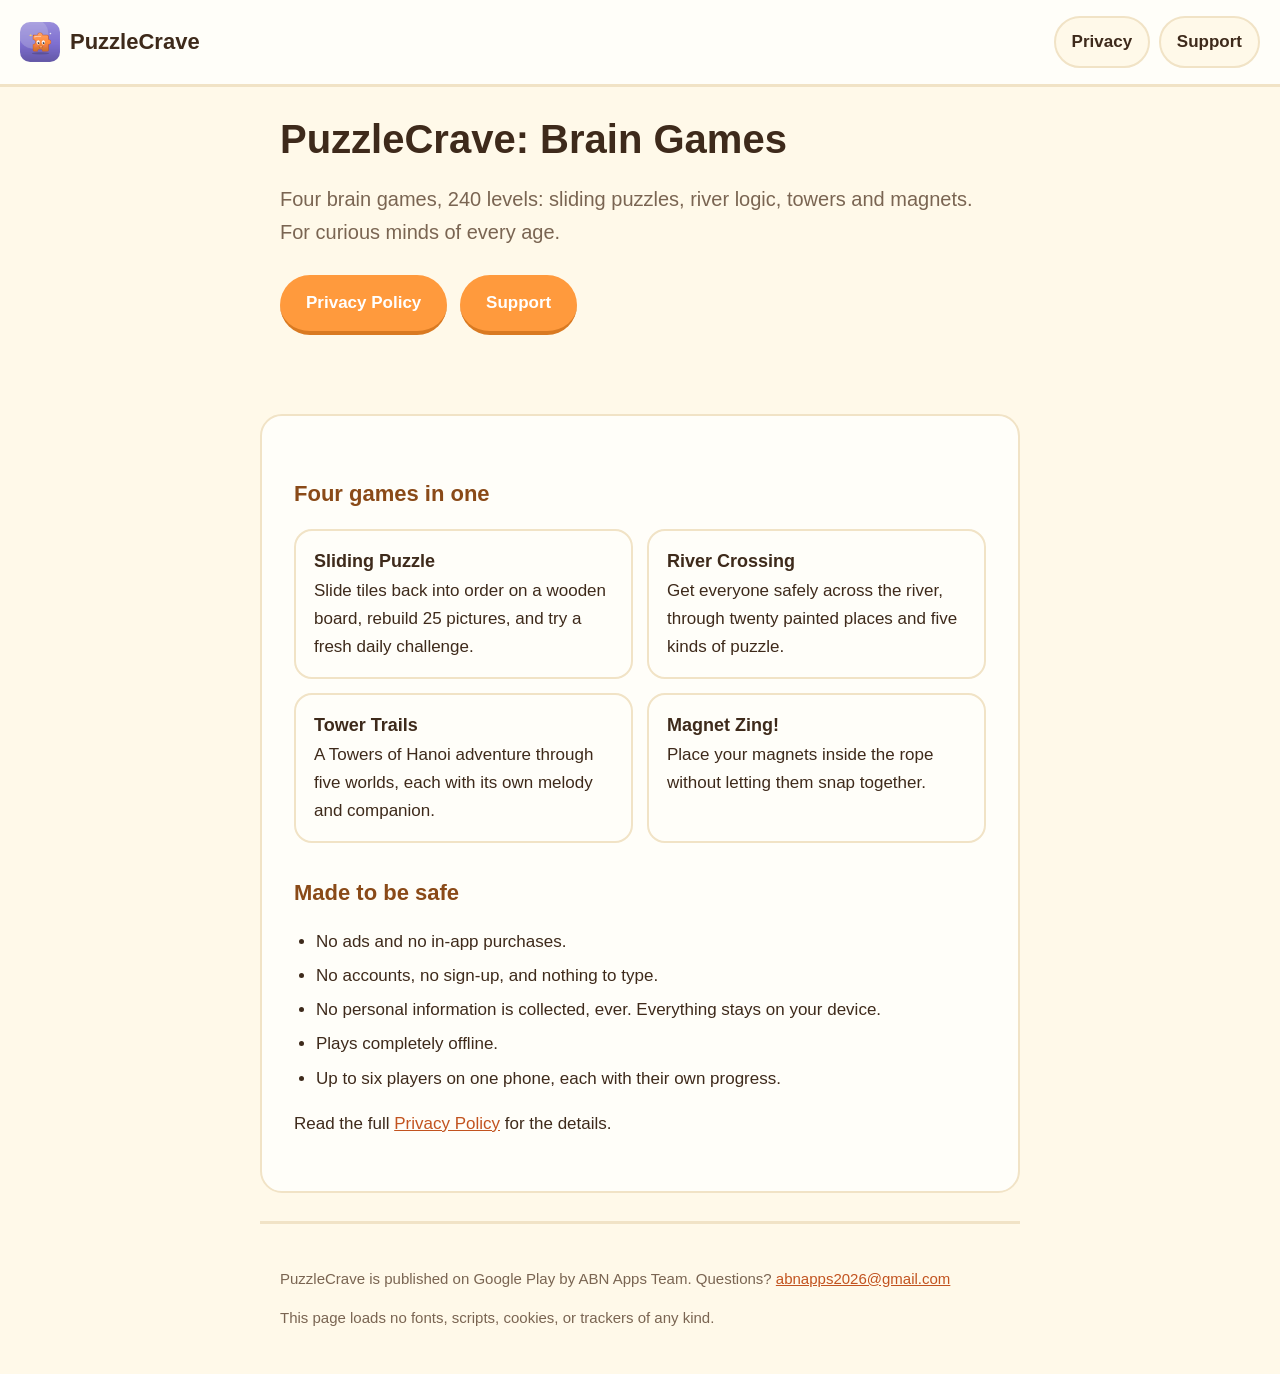
==== index.html @ 345dca48 "Publish the website with the privacy policy Google Play needs Google Play requires the privacy polic" ====
<!DOCTYPE html>
<html lang="en">
<head>
<meta charset="utf-8">
<meta name="viewport" content="width=device-width, initial-scale=1">
<title>PuzzleCrave: Brain Games</title>
<meta name="description" content="Four brain games, 240 levels: sliding puzzles, river logic, towers and magnets. No ads, no in-app purchases, plays offline.">
<link rel="icon" href="assets/icon.png">
<link rel="stylesheet" href="assets/site.css">
</head>
<body>
<header class="bar">
  <a class="brand" href="index.html"><img src="assets/icon.png" alt="" width="40" height="40"> PuzzleCrave</a>
  <nav><a href="privacy.html">Privacy</a> <a href="support.html">Support</a></nav>
</header>

<main>
  <section class="hero">
    <h1>PuzzleCrave: Brain Games</h1>
    <p class="lede">Four brain games, 240 levels: sliding puzzles, river logic, towers and magnets. For curious minds of every age.</p>
    <p>
      <a class="button" href="privacy.html">Privacy Policy</a>
      <a class="button" href="support.html">Support</a>
    </p>
  </section>

  <section class="sheet">
    <h2>Four games in one</h2>
    <ul class="games">
      <li><strong>Sliding Puzzle</strong> Slide tiles back into order on a wooden board, rebuild 25 pictures, and try a fresh daily challenge.</li>
      <li><strong>River Crossing</strong> Get everyone safely across the river, through twenty painted places and five kinds of puzzle.</li>
      <li><strong>Tower Trails</strong> A Towers of Hanoi adventure through five worlds, each with its own melody and companion.</li>
      <li><strong>Magnet Zing!</strong> Place your magnets inside the rope without letting them snap together.</li>
    </ul>

    <h2>Made to be safe</h2>
    <ul>
      <li>No ads and no in-app purchases.</li>
      <li>No accounts, no sign-up, and nothing to type.</li>
      <li>No personal information is collected, ever. Everything stays on your device.</li>
      <li>Plays completely offline.</li>
      <li>Up to six players on one phone, each with their own progress.</li>
    </ul>
    <p>Read the full <a href="privacy.html">Privacy Policy</a> for the details.</p>
  </section>
</main>

<footer class="foot">
  <p>PuzzleCrave is published on Google Play by ABN Apps Team. Questions? <a href="mailto:abnapps2026@gmail.com">abnapps2026@gmail.com</a></p>
  <p class="quiet">This page loads no fonts, scripts, cookies, or trackers of any kind.</p>
</footer>
</body>
</html>
---- assets/site.css ----
/* PuzzleCrave site. No web fonts and no scripts, so the pages load nothing from anywhere else. */

:root {
  --cream: #FFF9E9;
  --card: #FFFEF9;
  --ink: #3E2A1B;
  --quiet: #7A6552;
  --orange: #FF9A3D;
  --coral: #FF7A4A;
  --purple: #8B5FD6;
  --sky: #BFE3F2;
  --edge: #F1E3C6;
}

* { box-sizing: border-box; }

body {
  margin: 0;
  background: var(--cream);
  color: var(--ink);
  font-family: "Segoe UI", Roboto, "Helvetica Neue", Arial, sans-serif;
  font-size: 17px;
  line-height: 1.65;
}

a { color: #C2531F; }
a:hover { color: var(--coral); }

.bar {
  display: flex;
  flex-wrap: wrap;
  gap: 12px;
  align-items: center;
  justify-content: space-between;
  padding: 16px 20px;
  background: var(--card);
  border-bottom: 3px solid var(--edge);
}

.brand {
  display: flex;
  align-items: center;
  gap: 10px;
  font-size: 22px;
  font-weight: 700;
  color: var(--ink);
  text-decoration: none;
}

.brand img { border-radius: 10px; }

.bar nav a {
  display: inline-block;
  padding: 10px 16px;
  margin-left: 4px;
  border-radius: 999px;
  text-decoration: none;
  font-weight: 600;
  background: var(--cream);
  border: 2px solid var(--edge);
  color: var(--ink);
}

.bar nav a:hover { background: var(--sky); }

.sheet, .hero, .foot {
  max-width: 760px;
  margin: 0 auto;
  padding: 28px 20px;
}

.sheet {
  background: var(--card);
  border: 2px solid var(--edge);
  border-radius: 22px;
  margin: 28px auto;
  padding: 28px 32px 36px;
}

h1 {
  font-size: 34px;
  line-height: 1.2;
  margin: 0 0 6px;
}

h2 {
  font-size: 22px;
  margin: 32px 0 8px;
  color: #8A4A18;
}

.hero h1 { font-size: 40px; }

.lede { font-size: 20px; color: var(--quiet); }

ul { padding-left: 22px; }
li { margin: 6px 0; }

.games {
  list-style: none;
  padding: 0;
  display: grid;
  gap: 14px;
  grid-template-columns: repeat(auto-fit, minmax(240px, 1fr));
}

.games li {
  background: var(--card);
  border: 2px solid var(--edge);
  border-radius: 18px;
  padding: 16px 18px;
  margin: 0;
}

.games strong { display: block; font-size: 18px; }

.button {
  display: inline-block;
  padding: 14px 26px;
  margin: 6px 8px 6px 0;
  border-radius: 999px;
  background: var(--orange);
  color: #fff;
  font-weight: 700;
  text-decoration: none;
  border-bottom: 4px solid #D97A22;
}

.button:hover { background: var(--coral); color: #fff; }

.foot {
  border-top: 3px solid var(--edge);
  color: var(--quiet);
  font-size: 15px;
}

.quiet { color: var(--quiet); font-size: 15px; }

@media (max-width: 600px) {
  .sheet { padding: 20px; border-radius: 16px; margin: 16px; }
  h1 { font-size: 28px; }
  .hero h1 { font-size: 32px; }
}
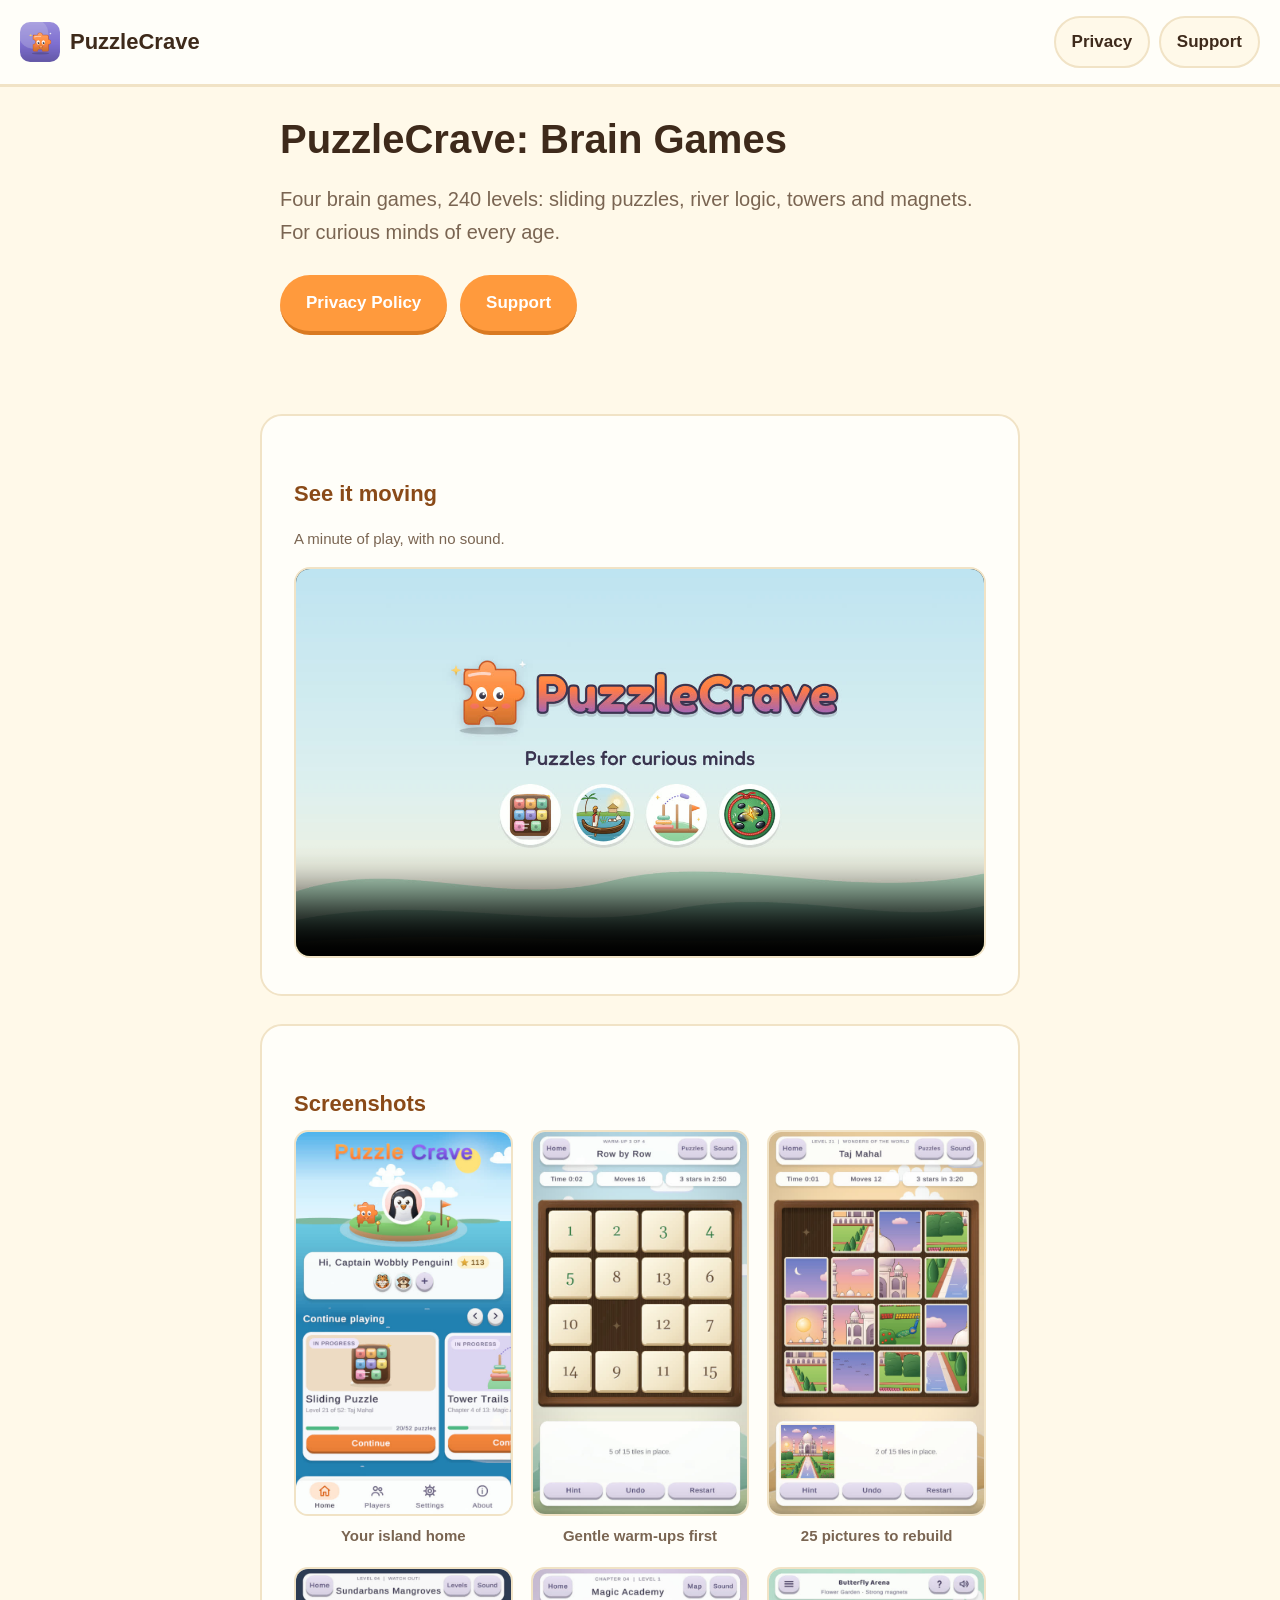
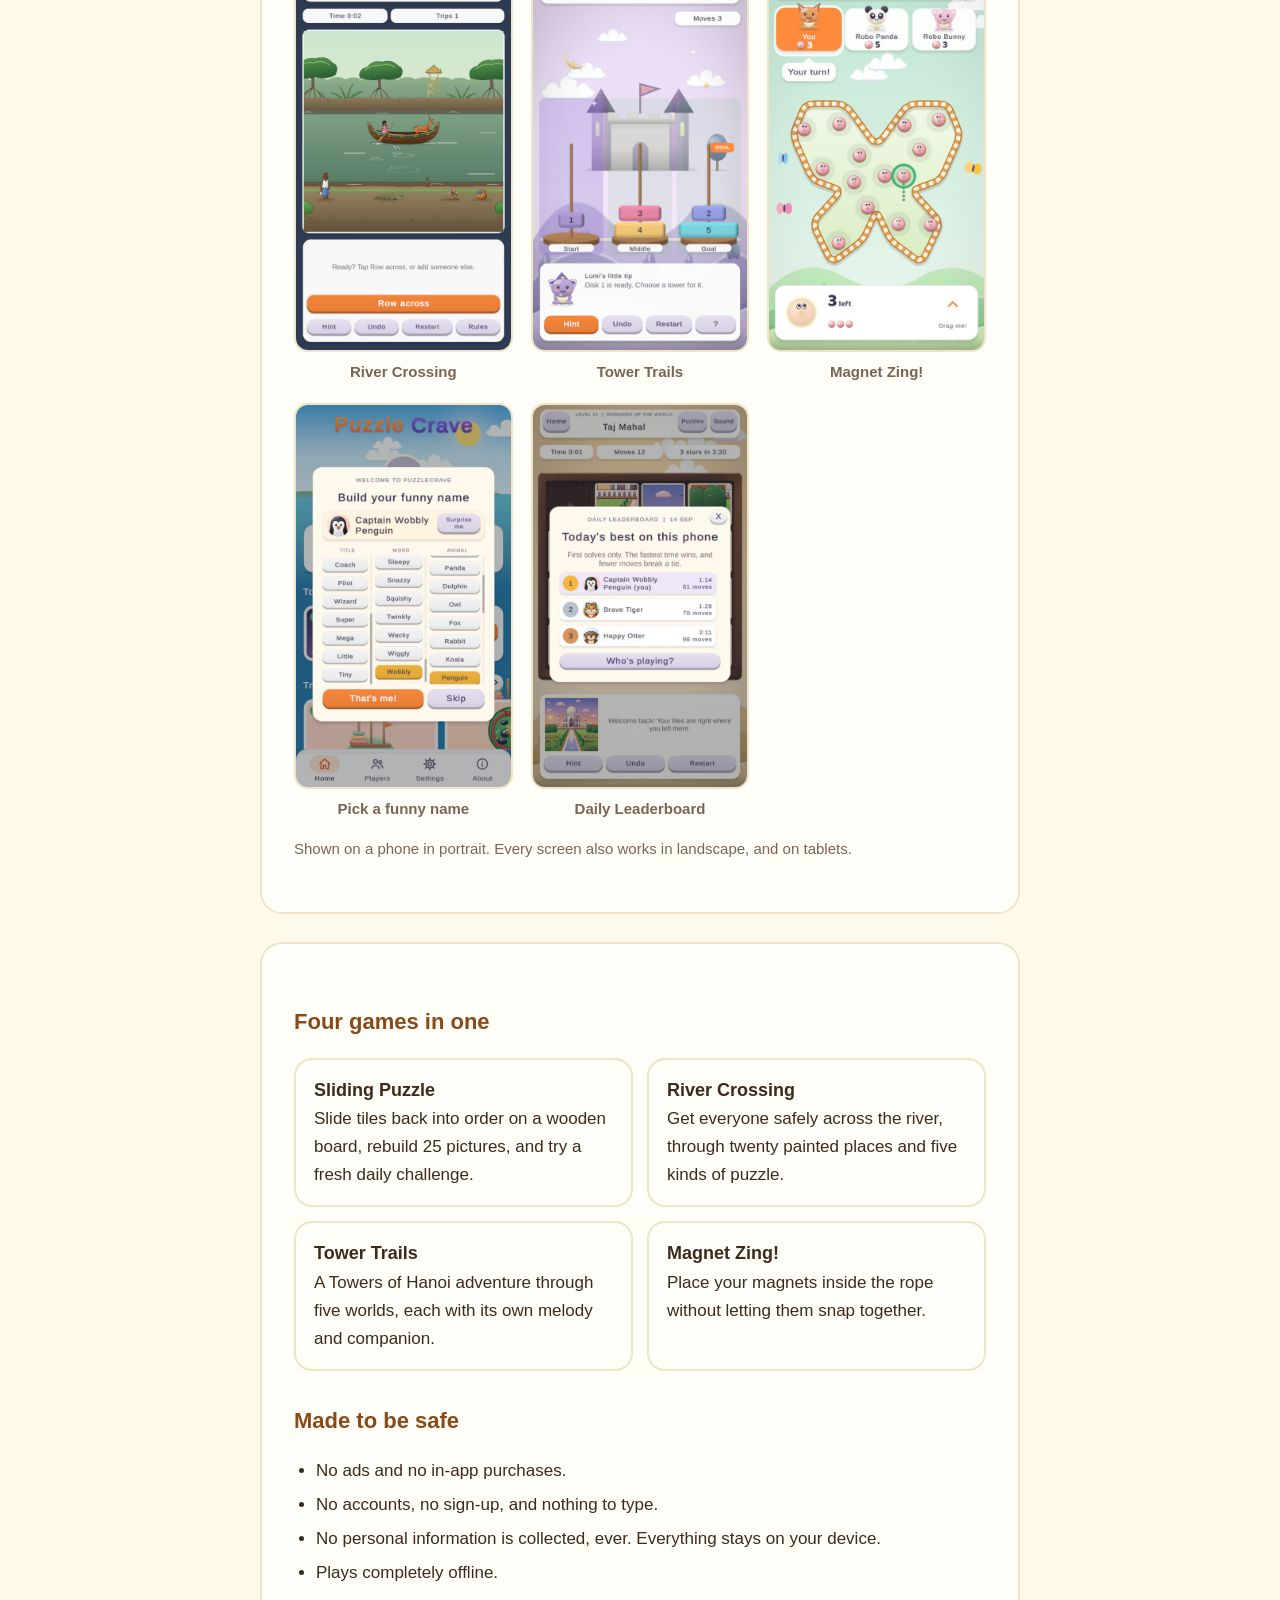
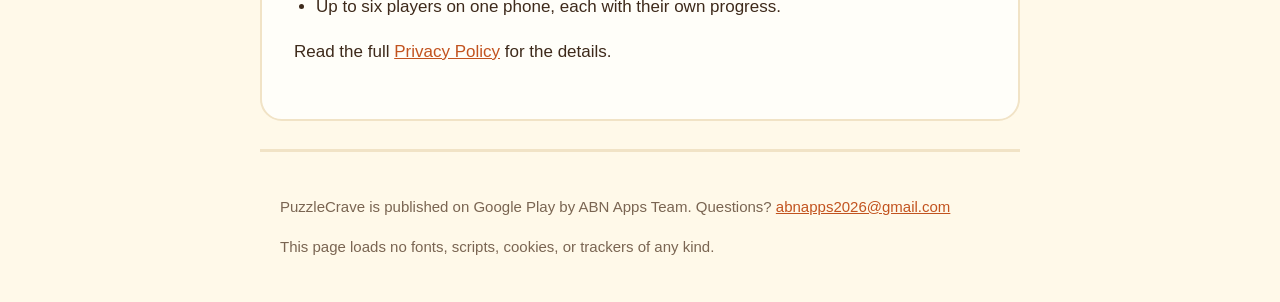
==== commit 5f4f579d: "Show the game on the landing page with screenshots and the promo video The site described the game i" ====
--- a/index.html
+++ b/index.html
@@ -22,6 +22,30 @@
       <a class="button" href="privacy.html">Privacy Policy</a>
       <a class="button" href="support.html">Support</a>
     </p>
+  </section>
+
+  <section class="sheet">
+    <h2>See it moving</h2>
+    <p class="quiet">A minute of play, with no sound.</p>
+    <video class="promo" controls preload="none" poster="assets/video/promo-poster.jpg" width="1280" height="720">
+      <source src="assets/video/promo.mp4" type="video/mp4">
+      Your browser cannot play this video. <a href="assets/video/promo.mp4">Download it instead.</a>
+    </video>
+  </section>
+
+  <section class="sheet">
+    <h2>Screenshots</h2>
+    <ul class="shots">
+      <li><img src="assets/shots/01-home.jpg" width="540" height="960" loading="lazy" alt="The home screen: an island world with rows of game tiles over the sea."><span>Your island home</span></li>
+      <li><img src="assets/shots/02-sliding-warmup.jpg" width="540" height="960" loading="lazy" alt="A numbered Sliding Puzzle warm-up on a wooden board."><span>Gentle warm-ups first</span></li>
+      <li><img src="assets/shots/03-sliding-picture.jpg" width="540" height="960" loading="lazy" alt="A picture sliding puzzle being rebuilt tile by tile."><span>25 pictures to rebuild</span></li>
+      <li><img src="assets/shots/04-river-crossing.jpg" width="540" height="960" loading="lazy" alt="River Crossing: characters waiting on the bank beside a boat."><span>River Crossing</span></li>
+      <li><img src="assets/shots/05-tower-trails.jpg" width="540" height="960" loading="lazy" alt="Tower Trails: a tower of coloured disks with a companion watching."><span>Tower Trails</span></li>
+      <li><img src="assets/shots/06-magnet-zing.jpg" width="540" height="960" loading="lazy" alt="Magnet Zing!: magnets with faces placed inside a candy-striped rope."><span>Magnet Zing!</span></li>
+      <li><img src="assets/shots/07-name-builder.jpg" width="540" height="960" loading="lazy" alt="The name builder, choosing a funny name from word lists."><span>Pick a funny name</span></li>
+      <li><img src="assets/shots/08-leaderboard.jpg" width="540" height="960" loading="lazy" alt="The Daily Leaderboard listing today's solves by the players on this phone."><span>Daily Leaderboard</span></li>
+    </ul>
+    <p class="quiet">Shown on a phone in portrait. Every screen also works in landscape, and on tablets.</p>
   </section>
 
   <section class="sheet">
--- a/assets/site.css
+++ b/assets/site.css
@@ -141,3 +141,45 @@
   h1 { font-size: 28px; }
   .hero h1 { font-size: 32px; }
 }
+
+/* Promo video and screenshot strip */
+
+.promo {
+  display: block;
+  width: 100%;
+  height: auto;
+  border-radius: 16px;
+  border: 2px solid var(--edge);
+  background: #000;
+}
+
+.shots {
+  list-style: none;
+  padding: 0;
+  margin: 0;
+  display: grid;
+  gap: 18px;
+  grid-template-columns: repeat(auto-fit, minmax(160px, 1fr));
+}
+
+.shots li {
+  margin: 0;
+  text-align: center;
+}
+
+.shots img {
+  display: block;
+  width: 100%;
+  height: auto;
+  border-radius: 14px;
+  border: 2px solid var(--edge);
+  background: var(--cream);
+}
+
+.shots span {
+  display: block;
+  margin-top: 8px;
+  font-size: 15px;
+  font-weight: 600;
+  color: var(--quiet);
+}
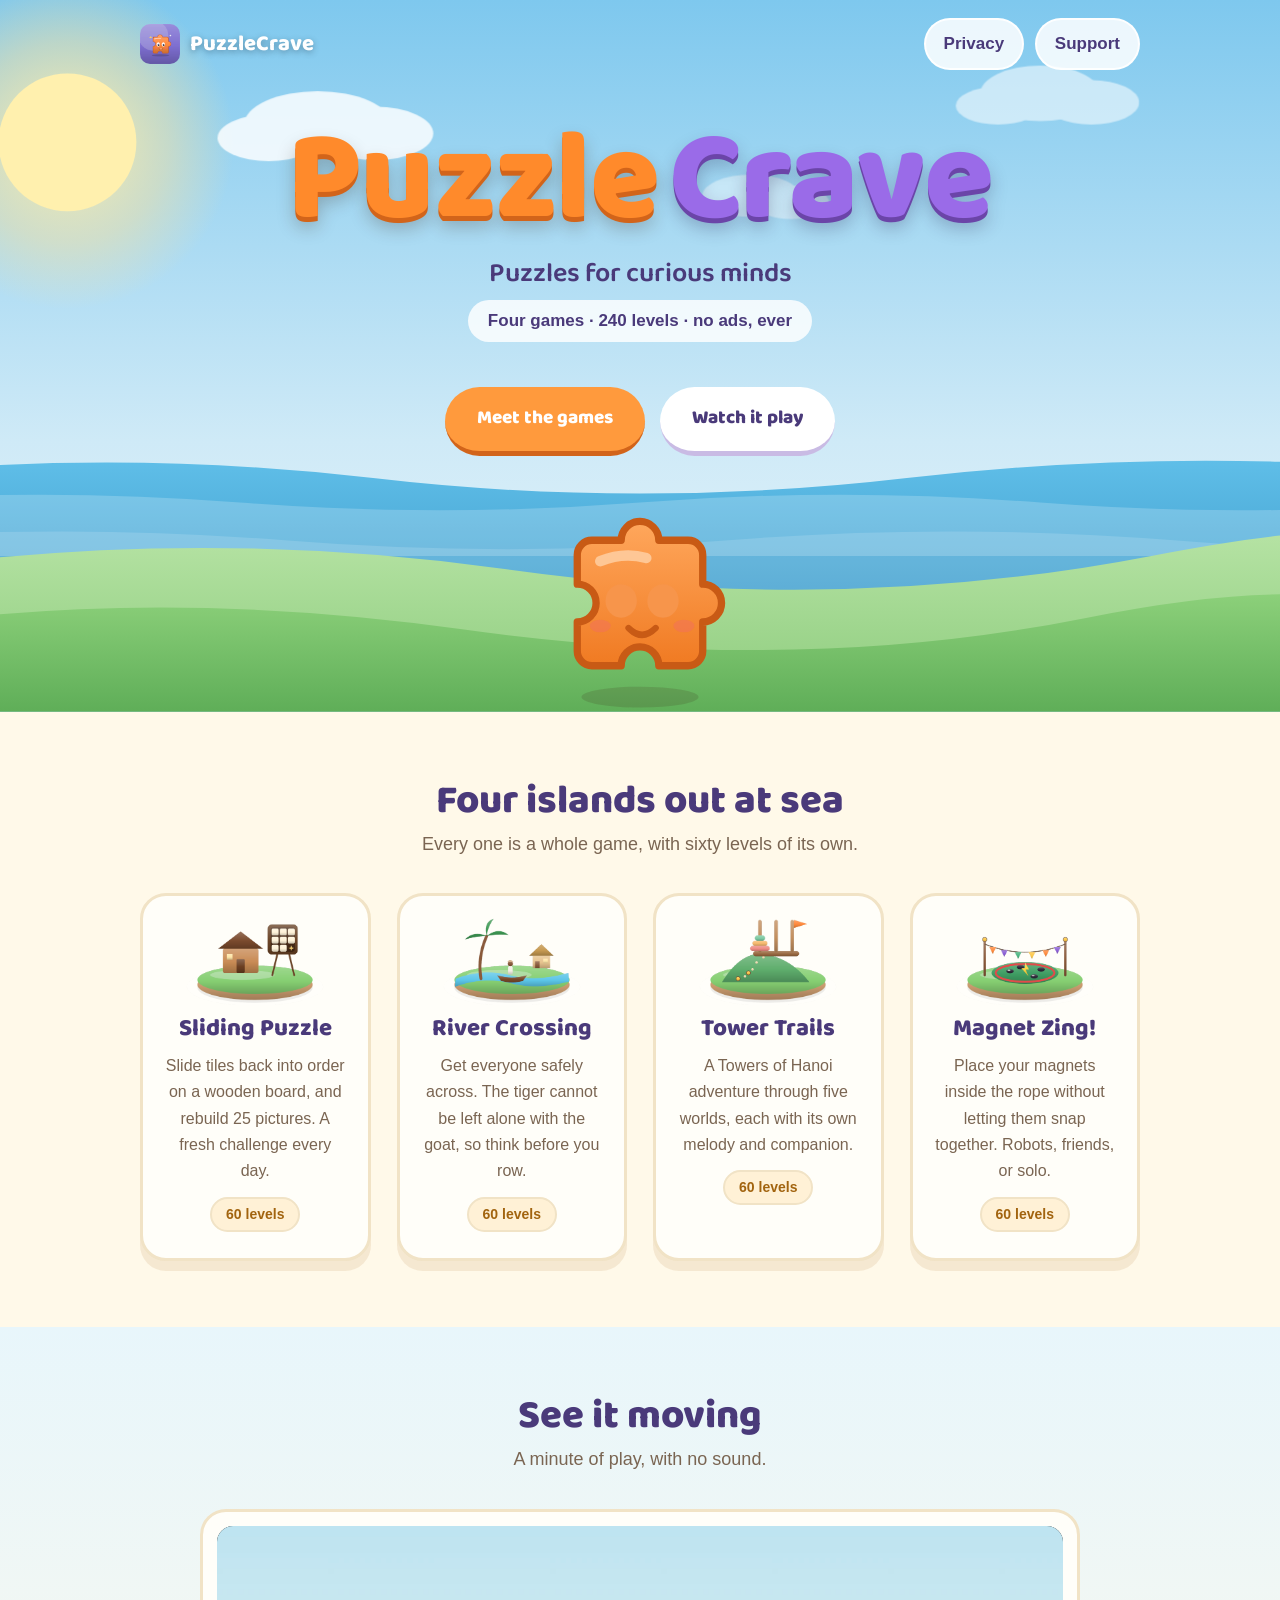
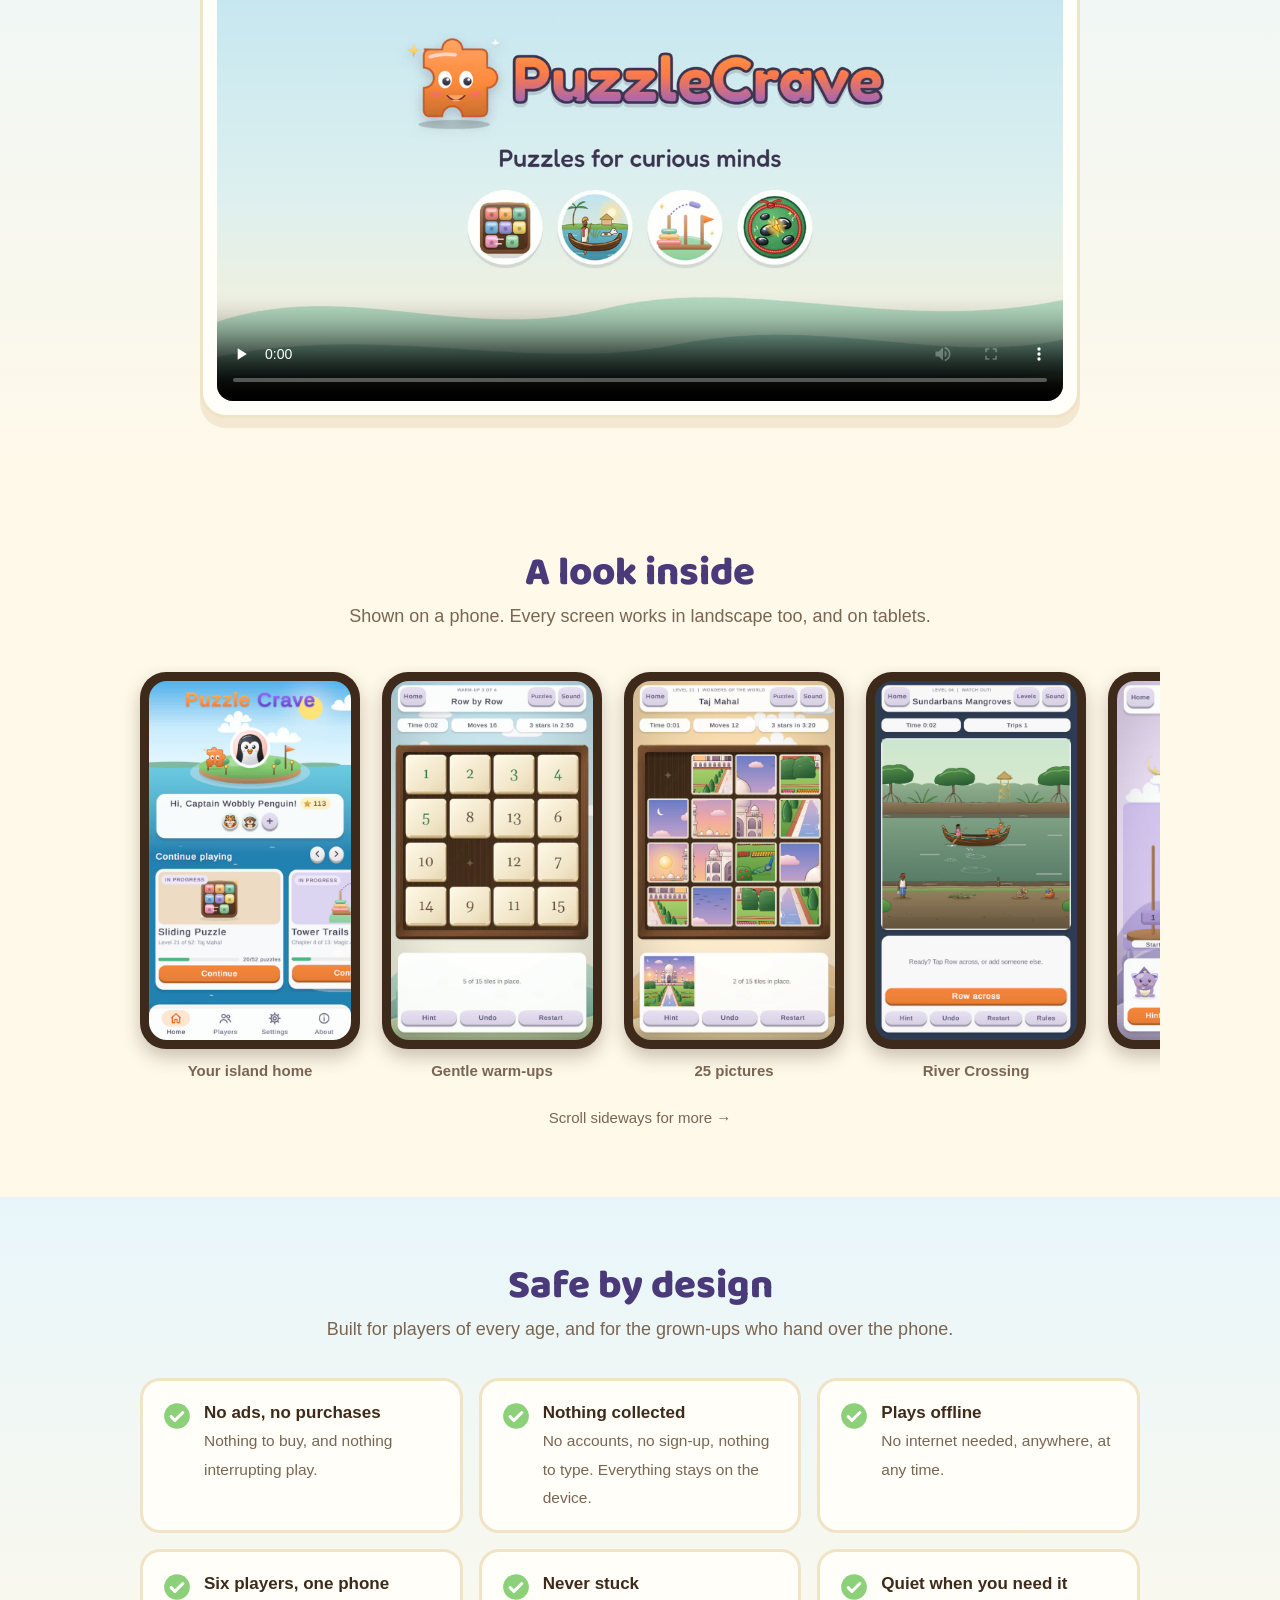
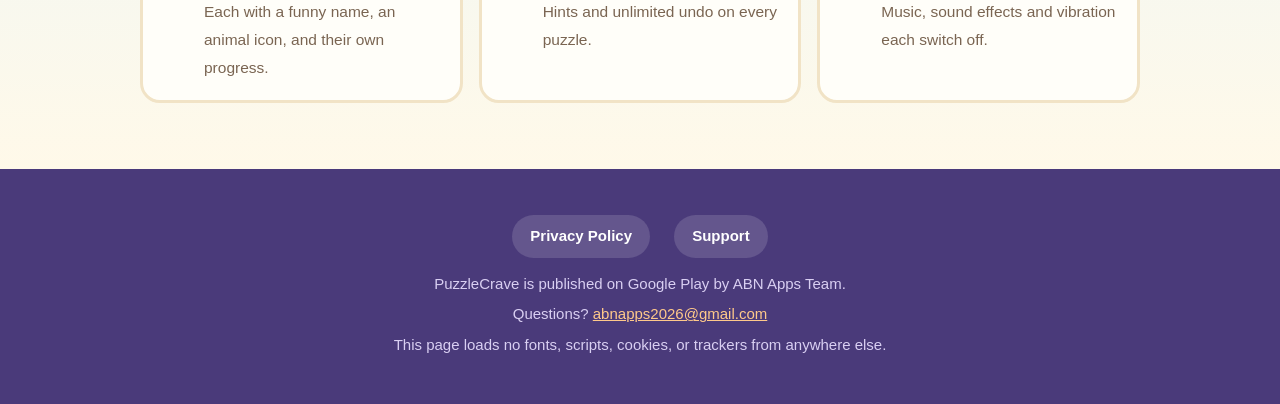
==== commit d02e260b: "Refresh home page landing design Reworked the homepage into a themed landing page with a new hero sc" ====
--- a/index.html
+++ b/index.html
@@ -6,72 +6,228 @@
 <title>PuzzleCrave: Brain Games</title>
 <meta name="description" content="Four brain games, 240 levels: sliding puzzles, river logic, towers and magnets. No ads, no in-app purchases, plays offline.">
 <link rel="icon" href="assets/icon.png">
-<link rel="stylesheet" href="assets/site.css">
+<link rel="stylesheet" href="assets/home.css">
 </head>
 <body>
-<header class="bar">
-  <a class="brand" href="index.html"><img src="assets/icon.png" alt="" width="40" height="40"> PuzzleCrave</a>
-  <nav><a href="privacy.html">Privacy</a> <a href="support.html">Support</a></nav>
+
+<header class="topbar">
+  <a class="brand" href="index.html"><img src="assets/icon.png" alt="" width="40" height="40"> <span class="brand-name">PuzzleCrave</span></a>
+  <nav>
+    <a href="privacy.html">Privacy</a>
+    <a href="support.html">Support</a>
+  </nav>
 </header>
 
-<main>
-  <section class="hero">
-    <h1>PuzzleCrave: Brain Games</h1>
-    <p class="lede">Four brain games, 240 levels: sliding puzzles, river logic, towers and magnets. For curious minds of every age.</p>
+<section class="hero">
+  <!-- The island world the game opens on: sky, sun, clouds, sea and hills. -->
+  <svg class="scene" viewBox="0 0 1440 640" preserveAspectRatio="xMidYMax slice" aria-hidden="true" focusable="false">
+    <defs>
+      <radialGradient id="sunGlow" cx="50%" cy="50%" r="50%">
+        <stop offset="0%" stop-color="#FFF3B0" stop-opacity="0.95"/>
+        <stop offset="60%" stop-color="#FFE39A" stop-opacity="0.45"/>
+        <stop offset="100%" stop-color="#FFE39A" stop-opacity="0"/>
+      </radialGradient>
+      <linearGradient id="seaFill" x1="0" y1="0" x2="0" y2="1">
+        <stop offset="0%" stop-color="#5FBEE8"/>
+        <stop offset="100%" stop-color="#2B86B8"/>
+      </linearGradient>
+      <linearGradient id="hillNear" x1="0" y1="0" x2="0" y2="1">
+        <stop offset="0%" stop-color="#8CD07A"/>
+        <stop offset="100%" stop-color="#5FAE58"/>
+      </linearGradient>
+      <linearGradient id="hillFar" x1="0" y1="0" x2="0" y2="1">
+        <stop offset="0%" stop-color="#B6E3A4"/>
+        <stop offset="100%" stop-color="#8CCB7C"/>
+      </linearGradient>
+    </defs>
+
+    <circle cx="205" cy="128" r="150" fill="url(#sunGlow)"/>
+    <circle cx="205" cy="128" r="62" fill="#FFF0AE"/>
+
+    <g fill="#FFFFFF" opacity="0.82">
+      <g class="cloud c1">
+        <ellipse cx="430" cy="112" rx="66" ry="30"/>
+        <ellipse cx="482" cy="120" rx="52" ry="24"/>
+        <ellipse cx="386" cy="124" rx="46" ry="21"/>
+      </g>
+      <g class="cloud c2" opacity="0.66">
+        <ellipse cx="1080" cy="84" rx="54" ry="25"/>
+        <ellipse cx="1126" cy="92" rx="43" ry="20"/>
+        <ellipse cx="1042" cy="95" rx="38" ry="17"/>
+      </g>
+      <g class="cloud c3" opacity="0.5">
+        <ellipse cx="820" cy="176" rx="44" ry="19"/>
+        <ellipse cx="856" cy="182" rx="34" ry="15"/>
+      </g>
+    </g>
+
+    <path d="M0 430 Q 240 402 480 430 T 960 430 T 1440 424 V640 H0 Z" fill="url(#seaFill)"/>
+    <path d="M0 452 Q 180 438 360 452 T 720 452 T 1080 452 T 1440 452 V500 H0 Z" fill="#FFFFFF" opacity="0.2"/>
+    <path d="M0 486 Q 200 470 400 486 T 800 486 T 1200 486 T 1440 480 V540 H0 Z" fill="#FFFFFF" opacity="0.14"/>
+
+    <path d="M0 520 Q 300 470 600 512 T 1180 500 T 1440 520 V640 H0 Z" fill="url(#hillFar)"/>
+    <path d="M0 572 Q 260 524 560 566 T 1120 556 T 1440 578 V640 H0 Z" fill="url(#hillNear)"/>
+  </svg>
+
+  <div class="wrap">
+    <h1 class="title"><span class="word-a">Puzzle</span><span class="word-b">Crave</span></h1>
+    <p class="tagline">Puzzles for curious minds</p>
+    <p class="count">Four games &middot; 240 levels &middot; no ads, ever</p>
+
     <p>
-      <a class="button" href="privacy.html">Privacy Policy</a>
-      <a class="button" href="support.html">Support</a>
+      <a class="button" href="#games">Meet the games</a>
+      <a class="button calm" href="#film">Watch it play</a>
     </p>
-  </section>
-
-  <section class="sheet">
-    <h2>See it moving</h2>
-    <p class="quiet">A minute of play, with no sound.</p>
-    <video class="promo" controls preload="none" poster="assets/video/promo-poster.jpg" width="1280" height="720">
-      <source src="assets/video/promo.mp4" type="video/mp4">
-      Your browser cannot play this video. <a href="assets/video/promo.mp4">Download it instead.</a>
-    </video>
-  </section>
-
-  <section class="sheet">
-    <h2>Screenshots</h2>
-    <ul class="shots">
-      <li><img src="assets/shots/01-home.jpg" width="540" height="960" loading="lazy" alt="The home screen: an island world with rows of game tiles over the sea."><span>Your island home</span></li>
-      <li><img src="assets/shots/02-sliding-warmup.jpg" width="540" height="960" loading="lazy" alt="A numbered Sliding Puzzle warm-up on a wooden board."><span>Gentle warm-ups first</span></li>
-      <li><img src="assets/shots/03-sliding-picture.jpg" width="540" height="960" loading="lazy" alt="A picture sliding puzzle being rebuilt tile by tile."><span>25 pictures to rebuild</span></li>
-      <li><img src="assets/shots/04-river-crossing.jpg" width="540" height="960" loading="lazy" alt="River Crossing: characters waiting on the bank beside a boat."><span>River Crossing</span></li>
-      <li><img src="assets/shots/05-tower-trails.jpg" width="540" height="960" loading="lazy" alt="Tower Trails: a tower of coloured disks with a companion watching."><span>Tower Trails</span></li>
-      <li><img src="assets/shots/06-magnet-zing.jpg" width="540" height="960" loading="lazy" alt="Magnet Zing!: magnets with faces placed inside a candy-striped rope."><span>Magnet Zing!</span></li>
-      <li><img src="assets/shots/07-name-builder.jpg" width="540" height="960" loading="lazy" alt="The name builder, choosing a funny name from word lists."><span>Pick a funny name</span></li>
-      <li><img src="assets/shots/08-leaderboard.jpg" width="540" height="960" loading="lazy" alt="The Daily Leaderboard listing today's solves by the players on this phone."><span>Daily Leaderboard</span></li>
+
+    <!-- The mascot, bobbing and blinking as it does on the game's home screen. -->
+    <svg class="mascot" viewBox="0 0 220 220" role="img" aria-label="The PuzzleCrave mascot, a smiling orange puzzle piece.">
+      <defs>
+        <linearGradient id="piece" x1="0" y1="0" x2="0" y2="1">
+          <stop offset="0%" stop-color="#FFA75C"/>
+          <stop offset="100%" stop-color="#F07A22"/>
+        </linearGradient>
+      </defs>
+      <ellipse cx="110" cy="200" rx="56" ry="10" fill="#3E2A1B" opacity="0.16"/>
+      <path d="M64 50 H92 A18 18 0 0 1 128 50 H156 A14 14 0 0 1 170 64 V92 A18 18 0 0 1 170 128 V156
+               A14 14 0 0 1 156 170 H128 A18 18 0 0 0 92 170 H64 A14 14 0 0 1 50 156 V128
+               A18 18 0 0 0 50 92 V64 A14 14 0 0 1 64 50 Z"
+            fill="url(#piece)" stroke="#C85A15" stroke-width="7" stroke-linejoin="round"/>
+      <path d="M72 70 q22 -9 44 -3" stroke="#FFD2A8" stroke-width="10" stroke-linecap="round" fill="none" opacity="0.8"/>
+      <ellipse cx="92" cy="108" rx="14" ry="15" fill="#FFFFFF"/>
+      <ellipse cx="132" cy="108" rx="14" ry="15" fill="#FFFFFF"/>
+      <circle cx="94" cy="110" r="7.5" fill="#3B3550"/>
+      <circle cx="134" cy="110" r="7.5" fill="#3B3550"/>
+      <circle cx="91" cy="106" r="3" fill="#FFFFFF"/>
+      <circle cx="131" cy="106" r="3" fill="#FFFFFF"/>
+      <g class="eyelid">
+        <ellipse cx="92" cy="108" rx="15" ry="16" fill="#F7954B"/>
+        <ellipse cx="132" cy="108" rx="15" ry="16" fill="#F7954B"/>
+      </g>
+      <ellipse cx="72" cy="132" rx="10" ry="6" fill="#F2705B" opacity="0.5"/>
+      <ellipse cx="152" cy="132" rx="10" ry="6" fill="#F2705B" opacity="0.5"/>
+      <path d="M99 134 q13 13 26 0" stroke="#C85A15" stroke-width="6" stroke-linecap="round" fill="none"/>
+    </svg>
+  </div>
+</section>
+
+<section class="band shore" id="games">
+  <div class="wrap">
+    <header>
+      <h2>Four islands out at sea</h2>
+      <p>Every one is a whole game, with sixty levels of its own.</p>
+    </header>
+
+    <ul class="isles">
+      <li>
+        <img src="assets/isles/workshop.png" alt="" loading="lazy">
+        <h3>Sliding Puzzle</h3>
+        <p>Slide tiles back into order on a wooden board, and rebuild 25 pictures. A fresh challenge every day.</p>
+        <span class="levels">60 levels</span>
+      </li>
+      <li>
+        <img src="assets/isles/ferry.png" alt="" loading="lazy">
+        <h3>River Crossing</h3>
+        <p>Get everyone safely across. The tiger cannot be left alone with the goat, so think before you row.</p>
+        <span class="levels">60 levels</span>
+      </li>
+      <li>
+        <img src="assets/isles/tower.png" alt="" loading="lazy">
+        <h3>Tower Trails</h3>
+        <p>A Towers of Hanoi adventure through five worlds, each with its own melody and companion.</p>
+        <span class="levels">60 levels</span>
+      </li>
+      <li>
+        <img src="assets/isles/arena.png" alt="" loading="lazy">
+        <h3>Magnet Zing!</h3>
+        <p>Place your magnets inside the rope without letting them snap together. Robots, friends, or solo.</p>
+        <span class="levels">60 levels</span>
+      </li>
     </ul>
-    <p class="quiet">Shown on a phone in portrait. Every screen also works in landscape, and on tablets.</p>
-  </section>
-
-  <section class="sheet">
-    <h2>Four games in one</h2>
-    <ul class="games">
-      <li><strong>Sliding Puzzle</strong> Slide tiles back into order on a wooden board, rebuild 25 pictures, and try a fresh daily challenge.</li>
-      <li><strong>River Crossing</strong> Get everyone safely across the river, through twenty painted places and five kinds of puzzle.</li>
-      <li><strong>Tower Trails</strong> A Towers of Hanoi adventure through five worlds, each with its own melody and companion.</li>
-      <li><strong>Magnet Zing!</strong> Place your magnets inside the rope without letting them snap together.</li>
+  </div>
+</section>
+
+<section class="band deep" id="film">
+  <div class="wrap">
+    <header>
+      <h2>See it moving</h2>
+      <p>A minute of play, with no sound.</p>
+    </header>
+
+    <div class="film">
+      <video controls preload="none" poster="assets/video/promo-poster.jpg" width="1280" height="720">
+        <source src="assets/video/promo.mp4" type="video/mp4">
+        Your browser cannot play this video. <a href="assets/video/promo.mp4">Download it instead.</a>
+      </video>
+    </div>
+  </div>
+</section>
+
+<section class="band shore">
+  <div class="wrap">
+    <header>
+      <h2>A look inside</h2>
+      <p>Shown on a phone. Every screen works in landscape too, and on tablets.</p>
+    </header>
+
+    <ul class="strip">
+      <li><div class="phone"><img src="assets/shots/01-home.jpg" width="540" height="960" loading="lazy" alt="The home screen: an island world with rows of game tiles over the sea."></div><span>Your island home</span></li>
+      <li><div class="phone"><img src="assets/shots/02-sliding-warmup.jpg" width="540" height="960" loading="lazy" alt="A numbered sliding puzzle warm-up on a wooden board."></div><span>Gentle warm-ups</span></li>
+      <li><div class="phone"><img src="assets/shots/03-sliding-picture.jpg" width="540" height="960" loading="lazy" alt="A picture sliding puzzle being rebuilt tile by tile."></div><span>25 pictures</span></li>
+      <li><div class="phone"><img src="assets/shots/04-river-crossing.jpg" width="540" height="960" loading="lazy" alt="River Crossing: characters waiting on the bank beside a boat."></div><span>River Crossing</span></li>
+      <li><div class="phone"><img src="assets/shots/05-tower-trails.jpg" width="540" height="960" loading="lazy" alt="Tower Trails: a tower of coloured disks with a companion watching."></div><span>Tower Trails</span></li>
+      <li><div class="phone"><img src="assets/shots/06-magnet-zing.jpg" width="540" height="960" loading="lazy" alt="Magnet Zing!: magnets with faces placed inside a candy-striped rope."></div><span>Magnet Zing!</span></li>
+      <li><div class="phone"><img src="assets/shots/07-name-builder.jpg" width="540" height="960" loading="lazy" alt="The name builder, choosing a funny name from word lists."></div><span>Pick a funny name</span></li>
+      <li><div class="phone"><img src="assets/shots/08-leaderboard.jpg" width="540" height="960" loading="lazy" alt="The Daily Leaderboard listing today's solves by the players on this phone."></div><span>Daily Leaderboard</span></li>
     </ul>
-
-    <h2>Made to be safe</h2>
-    <ul>
-      <li>No ads and no in-app purchases.</li>
-      <li>No accounts, no sign-up, and nothing to type.</li>
-      <li>No personal information is collected, ever. Everything stays on your device.</li>
-      <li>Plays completely offline.</li>
-      <li>Up to six players on one phone, each with their own progress.</li>
+    <p class="hint">Scroll sideways for more &rarr;</p>
+  </div>
+</section>
+
+<section class="band deep">
+  <div class="wrap">
+    <header>
+      <h2>Safe by design</h2>
+      <p>Built for players of every age, and for the grown-ups who hand over the phone.</p>
+    </header>
+
+    <ul class="promises">
+      <li>
+        <svg class="tick" viewBox="0 0 24 24" aria-hidden="true"><circle cx="12" cy="12" r="11" fill="#8CD07A"/><path d="M7 12.5l3.2 3.3L17 9" stroke="#fff" stroke-width="2.6" fill="none" stroke-linecap="round" stroke-linejoin="round"/></svg>
+        <div><b>No ads, no purchases</b><span>Nothing to buy, and nothing interrupting play.</span></div>
+      </li>
+      <li>
+        <svg class="tick" viewBox="0 0 24 24" aria-hidden="true"><circle cx="12" cy="12" r="11" fill="#8CD07A"/><path d="M7 12.5l3.2 3.3L17 9" stroke="#fff" stroke-width="2.6" fill="none" stroke-linecap="round" stroke-linejoin="round"/></svg>
+        <div><b>Nothing collected</b><span>No accounts, no sign-up, nothing to type. Everything stays on the device.</span></div>
+      </li>
+      <li>
+        <svg class="tick" viewBox="0 0 24 24" aria-hidden="true"><circle cx="12" cy="12" r="11" fill="#8CD07A"/><path d="M7 12.5l3.2 3.3L17 9" stroke="#fff" stroke-width="2.6" fill="none" stroke-linecap="round" stroke-linejoin="round"/></svg>
+        <div><b>Plays offline</b><span>No internet needed, anywhere, at any time.</span></div>
+      </li>
+      <li>
+        <svg class="tick" viewBox="0 0 24 24" aria-hidden="true"><circle cx="12" cy="12" r="11" fill="#8CD07A"/><path d="M7 12.5l3.2 3.3L17 9" stroke="#fff" stroke-width="2.6" fill="none" stroke-linecap="round" stroke-linejoin="round"/></svg>
+        <div><b>Six players, one phone</b><span>Each with a funny name, an animal icon, and their own progress.</span></div>
+      </li>
+      <li>
+        <svg class="tick" viewBox="0 0 24 24" aria-hidden="true"><circle cx="12" cy="12" r="11" fill="#8CD07A"/><path d="M7 12.5l3.2 3.3L17 9" stroke="#fff" stroke-width="2.6" fill="none" stroke-linecap="round" stroke-linejoin="round"/></svg>
+        <div><b>Never stuck</b><span>Hints and unlimited undo on every puzzle.</span></div>
+      </li>
+      <li>
+        <svg class="tick" viewBox="0 0 24 24" aria-hidden="true"><circle cx="12" cy="12" r="11" fill="#8CD07A"/><path d="M7 12.5l3.2 3.3L17 9" stroke="#fff" stroke-width="2.6" fill="none" stroke-linecap="round" stroke-linejoin="round"/></svg>
+        <div><b>Quiet when you need it</b><span>Music, sound effects and vibration each switch off.</span></div>
+      </li>
     </ul>
-    <p>Read the full <a href="privacy.html">Privacy Policy</a> for the details.</p>
-  </section>
-</main>
+  </div>
+</section>
 
 <footer class="foot">
-  <p>PuzzleCrave is published on Google Play by ABN Apps Team. Questions? <a href="mailto:abnapps2026@gmail.com">abnapps2026@gmail.com</a></p>
-  <p class="quiet">This page loads no fonts, scripts, cookies, or trackers of any kind.</p>
+  <p class="links">
+    <a href="privacy.html">Privacy Policy</a>
+    <a href="support.html">Support</a>
+  </p>
+  <p>PuzzleCrave is published on Google Play by ABN Apps Team.</p>
+  <p>Questions? <a href="mailto:abnapps2026@gmail.com">abnapps2026@gmail.com</a></p>
+  <p>This page loads no fonts, scripts, cookies, or trackers from anywhere else.</p>
 </footer>
+
 </body>
 </html>
--- a/assets/home.css
+++ b/assets/home.css
@@ -0,0 +1,461 @@
+/* The home page only. Privacy and Support keep site.css, so they are untouched by this.
+   Everything here is served from this repository: no web fonts, scripts, cookies or trackers. */
+
+@font-face {
+  font-family: "Baloo 2";
+  src: url("fonts/baloo2.ttf") format("truetype-variations");
+  font-weight: 400 800;
+  font-display: swap;
+}
+
+:root {
+  --sky-top: #7EC8EE;
+  --sky-low: #CFEAF7;
+  --sea: #3FA9DC;
+  --sea-deep: #2B86B8;
+  --grass: #8CD07A;
+  --grass-deep: #5FAE58;
+  --sand: #C99A63;
+  --cream: #FFF9E9;
+  --card: #FFFEF9;
+  --ink: #3E2A1B;
+  --quiet: #7A6552;
+  --orange: #FF9A3D;
+  --coral: #FF7A4A;
+  --purple: #8B5FD6;
+  --deep-purple: #4A3A7A;
+  --edge: #F1E3C6;
+  --display: "Baloo 2", "Segoe UI", Roboto, sans-serif;
+  --body: "Segoe UI", Roboto, "Helvetica Neue", Arial, sans-serif;
+}
+
+* { box-sizing: border-box; }
+
+html { scroll-behavior: smooth; }
+
+body {
+  margin: 0;
+  background: var(--cream);
+  color: var(--ink);
+  font-family: var(--body);
+  font-size: 17px;
+  line-height: 1.65;
+  overflow-x: hidden;
+}
+
+a { color: #C2531F; }
+
+h2 {
+  font-family: var(--display);
+  font-weight: 800;
+  font-size: clamp(28px, 5vw, 40px);
+  line-height: 1.15;
+  margin: 0 0 6px;
+  color: var(--deep-purple);
+}
+
+.wrap {
+  max-width: 1040px;
+  margin: 0 auto;
+  padding: 0 20px;
+}
+
+/* ---- Top bar, floating over the sky ---- */
+
+.topbar {
+  position: absolute;
+  top: 0;
+  left: 0;
+  right: 0;
+  z-index: 3;
+  display: flex;
+  align-items: center;
+  justify-content: space-between;
+  gap: 12px;
+  max-width: 1040px;
+  margin: 0 auto;
+  padding: 18px 20px;
+}
+
+.brand {
+  display: flex;
+  align-items: center;
+  gap: 10px;
+  font-family: var(--display);
+  font-weight: 800;
+  font-size: 22px;
+  color: #fff;
+  text-decoration: none;
+  text-shadow: 0 2px 6px rgba(43, 70, 90, 0.45);
+}
+
+.brand img { border-radius: 10px; }
+
+.topbar nav a {
+  display: inline-block;
+  padding: 10px 18px;
+  margin-left: 6px;
+  border-radius: 999px;
+  text-decoration: none;
+  font-weight: 700;
+  color: var(--deep-purple);
+  background: rgba(255, 255, 255, 0.85);
+  border: 2px solid rgba(255, 255, 255, 0.9);
+}
+
+.topbar nav a:hover { background: #fff; color: var(--coral); }
+
+/* ---- Hero: the island world ---- */
+
+.hero {
+  position: relative;
+  min-height: 640px;
+  padding: 120px 0 0;
+  overflow: hidden;
+  background: linear-gradient(180deg, var(--sky-top) 0%, var(--sky-low) 62%, #E8F6FB 100%);
+}
+
+.scene {
+  position: absolute;
+  inset: 0;
+  width: 100%;
+  height: 100%;
+  display: block;
+}
+
+.hero .wrap {
+  position: relative;
+  z-index: 2;
+  text-align: center;
+}
+
+/* The title, floating gently out of step, as it does in the game */
+
+.title {
+  font-family: var(--display);
+  font-weight: 800;
+  font-size: clamp(54px, 13vw, 128px);
+  line-height: 0.95;
+  margin: 0;
+  letter-spacing: -0.01em;
+}
+
+.title span {
+  display: inline-block;
+  padding: 0 0.04em;
+}
+
+.word-a {
+  color: #FF8A2B;
+  text-shadow: 0 5px 0 #D2641A, 0 10px 18px rgba(63, 40, 20, 0.28);
+  animation: float-a 4.6s ease-in-out infinite;
+}
+
+.word-b {
+  color: #9A6BE8;
+  text-shadow: 0 5px 0 #6B45A8, 0 10px 18px rgba(40, 30, 70, 0.28);
+  animation: float-b 5.3s ease-in-out infinite;
+}
+
+@keyframes float-a {
+  0%, 100% { transform: translateY(0) rotate(-1.2deg); }
+  50%      { transform: translateY(-13px) rotate(1.2deg); }
+}
+
+@keyframes float-b {
+  0%, 100% { transform: translateY(-9px) rotate(1.4deg); }
+  50%      { transform: translateY(4px) rotate(-1deg); }
+}
+
+.tagline {
+  font-family: var(--display);
+  font-weight: 600;
+  font-size: clamp(19px, 3.2vw, 27px);
+  color: var(--deep-purple);
+  margin: 10px 0 4px;
+}
+
+.count {
+  display: inline-block;
+  margin: 0 0 22px;
+  padding: 7px 20px;
+  border-radius: 999px;
+  background: rgba(255, 255, 255, 0.82);
+  font-weight: 700;
+  color: var(--deep-purple);
+}
+
+/* ---- Buttons ---- */
+
+.button {
+  display: inline-block;
+  padding: 16px 32px;
+  margin: 6px 5px;
+  border-radius: 999px;
+  font-family: var(--display);
+  font-weight: 800;
+  font-size: 19px;
+  text-decoration: none;
+  color: #fff;
+  background: var(--orange);
+  border-bottom: 5px solid #D2641A;
+  transition: transform 0.12s ease;
+}
+
+.button:hover { background: var(--coral); color: #fff; }
+.button:active { transform: translateY(3px); border-bottom-width: 2px; }
+
+.button.calm {
+  background: #fff;
+  color: var(--deep-purple);
+  border-bottom-color: #C9BBE4;
+}
+
+.button.calm:hover { background: #F5EEFF; color: var(--deep-purple); }
+
+/* Clouds drifting across the sky */
+
+.cloud { animation: drift 46s linear infinite; }
+.c2 { animation-duration: 64s; animation-delay: -18s; }
+.c3 { animation-duration: 82s; animation-delay: -40s; }
+
+@keyframes drift {
+  from { transform: translateX(-180px); }
+  to   { transform: translateX(1620px); }
+}
+
+/* The mascot standing on the home island */
+
+.mascot {
+  display: block;
+  width: clamp(150px, 26vw, 230px);
+  margin: 26px auto -6px;
+  animation: bob 3.4s ease-in-out infinite;
+}
+
+@keyframes bob {
+  0%, 100% { transform: translateY(0); }
+  50%      { transform: translateY(-12px); }
+}
+
+.eyelid { animation: blink 5.2s infinite; transform-origin: center; }
+
+@keyframes blink {
+  0%, 92%, 100% { transform: scaleY(0); }
+  95%, 97%      { transform: scaleY(1); }
+}
+
+/* ---- Sections ---- */
+
+.band { padding: 66px 0; }
+.band.shore { background: var(--cream); }
+.band.deep { background: linear-gradient(180deg, #E8F6FB 0%, var(--cream) 100%); }
+
+.band header { text-align: center; margin-bottom: 34px; }
+.band header p { color: var(--quiet); margin: 0; font-size: 18px; }
+
+/* ---- Four islands out at sea ---- */
+
+.isles {
+  list-style: none;
+  padding: 0;
+  margin: 0;
+  display: grid;
+  gap: 26px;
+  grid-template-columns: repeat(auto-fit, minmax(230px, 1fr));
+}
+
+.isles li {
+  text-align: center;
+  background: var(--card);
+  border: 3px solid var(--edge);
+  border-radius: 26px;
+  padding: 10px 20px 26px;
+  box-shadow: 0 10px 0 rgba(201, 154, 99, 0.18);
+}
+
+.isles img {
+  display: block;
+  width: 78%;
+  max-width: 210px;
+  height: auto;
+  margin: 0 auto 4px;
+  animation: bob 4.4s ease-in-out infinite;
+}
+
+.isles li:nth-child(2) img { animation-delay: 0.5s; }
+.isles li:nth-child(3) img { animation-delay: 1s; }
+.isles li:nth-child(4) img { animation-delay: 1.5s; }
+
+.isles h3 {
+  font-family: var(--display);
+  font-weight: 800;
+  font-size: 24px;
+  margin: 0 0 4px;
+  color: var(--deep-purple);
+}
+
+.isles p { margin: 0; font-size: 16px; color: var(--quiet); }
+
+.levels {
+  display: inline-block;
+  margin-top: 12px;
+  padding: 4px 14px;
+  border-radius: 999px;
+  background: #FFF1D6;
+  border: 2px solid var(--edge);
+  font-weight: 700;
+  font-size: 14px;
+  color: #A2640F;
+}
+
+/* ---- Video ---- */
+
+.film {
+  max-width: 880px;
+  margin: 0 auto;
+  padding: 14px;
+  background: var(--card);
+  border: 3px solid var(--edge);
+  border-radius: 26px;
+  box-shadow: 0 10px 0 rgba(201, 154, 99, 0.18);
+}
+
+.film video {
+  display: block;
+  width: 100%;
+  height: auto;
+  border-radius: 16px;
+  background: #000;
+}
+
+/* ---- Screenshots: a scroll strip of phones, no scripts ---- */
+
+.strip {
+  display: flex;
+  gap: 22px;
+  overflow-x: auto;
+  scroll-snap-type: x mandatory;
+  padding: 6px 20px 22px;
+  margin: 0 -20px;
+  list-style: none;
+  -webkit-overflow-scrolling: touch;
+}
+
+.strip li {
+  flex: 0 0 auto;
+  width: 220px;
+  scroll-snap-align: center;
+  text-align: center;
+}
+
+.phone {
+  padding: 9px;
+  background: #3E2A1B;
+  border-radius: 26px;
+  box-shadow: 0 8px 18px rgba(62, 42, 27, 0.28);
+}
+
+.phone img {
+  display: block;
+  width: 100%;
+  height: auto;
+  border-radius: 18px;
+  background: var(--cream);
+}
+
+.strip span {
+  display: block;
+  margin-top: 10px;
+  font-weight: 700;
+  font-size: 15px;
+  color: var(--quiet);
+}
+
+.hint { text-align: center; color: var(--quiet); font-size: 15px; margin: 0; }
+
+/* ---- Promises ---- */
+
+.promises {
+  list-style: none;
+  padding: 0;
+  margin: 0;
+  display: grid;
+  gap: 16px;
+  grid-template-columns: repeat(auto-fit, minmax(250px, 1fr));
+}
+
+.promises li {
+  display: flex;
+  gap: 13px;
+  align-items: flex-start;
+  background: var(--card);
+  border: 3px solid var(--edge);
+  border-radius: 20px;
+  padding: 18px 20px;
+}
+
+.promises b { display: block; font-size: 17px; }
+.promises span { color: var(--quiet); font-size: 15.5px; }
+
+.tick {
+  flex: 0 0 auto;
+  width: 28px;
+  height: 28px;
+  margin-top: 3px;
+}
+
+/* ---- Footer ---- */
+
+.foot {
+  background: var(--deep-purple);
+  color: #D9CFF2;
+  text-align: center;
+  padding: 40px 20px;
+}
+
+.foot a { color: #FFC98A; }
+.foot p { margin: 6px 0; font-size: 15px; }
+.foot .links { margin-bottom: 14px; }
+
+.foot .links a {
+  display: inline-block;
+  margin: 0 10px;
+  padding: 9px 18px;
+  border-radius: 999px;
+  font-weight: 700;
+  text-decoration: none;
+  color: #fff;
+  background: rgba(255, 255, 255, 0.14);
+}
+
+.foot .links a:hover { background: rgba(255, 255, 255, 0.26); }
+
+/* ---- Smaller screens ---- */
+
+@media (max-width: 700px) {
+  .hero { min-height: 560px; padding-top: 100px; }
+  .topbar { padding: 14px 16px; flex-wrap: nowrap; }
+  .brand { font-size: 19px; }
+  .topbar nav { white-space: nowrap; }
+  .topbar nav a { padding: 9px 14px; margin-left: 4px; font-size: 15px; }
+  .count { font-size: 15px; padding: 6px 16px; }
+  .band { padding: 48px 0; }
+}
+
+/* Narrow phones: the icon carries the brand on its own, so the two
+   navigation buttons stay on one line instead of folding into the title. */
+
+@media (max-width: 460px) {
+  .brand-name { display: none; }
+}
+
+/* ---- Anyone who would rather things held still ---- */
+
+@media (prefers-reduced-motion: reduce) {
+  html { scroll-behavior: auto; }
+  .word-a, .word-b, .mascot, .isles img, .eyelid, .cloud, .wave {
+    animation: none;
+  }
+  .word-a, .word-b { transform: none; }
+}
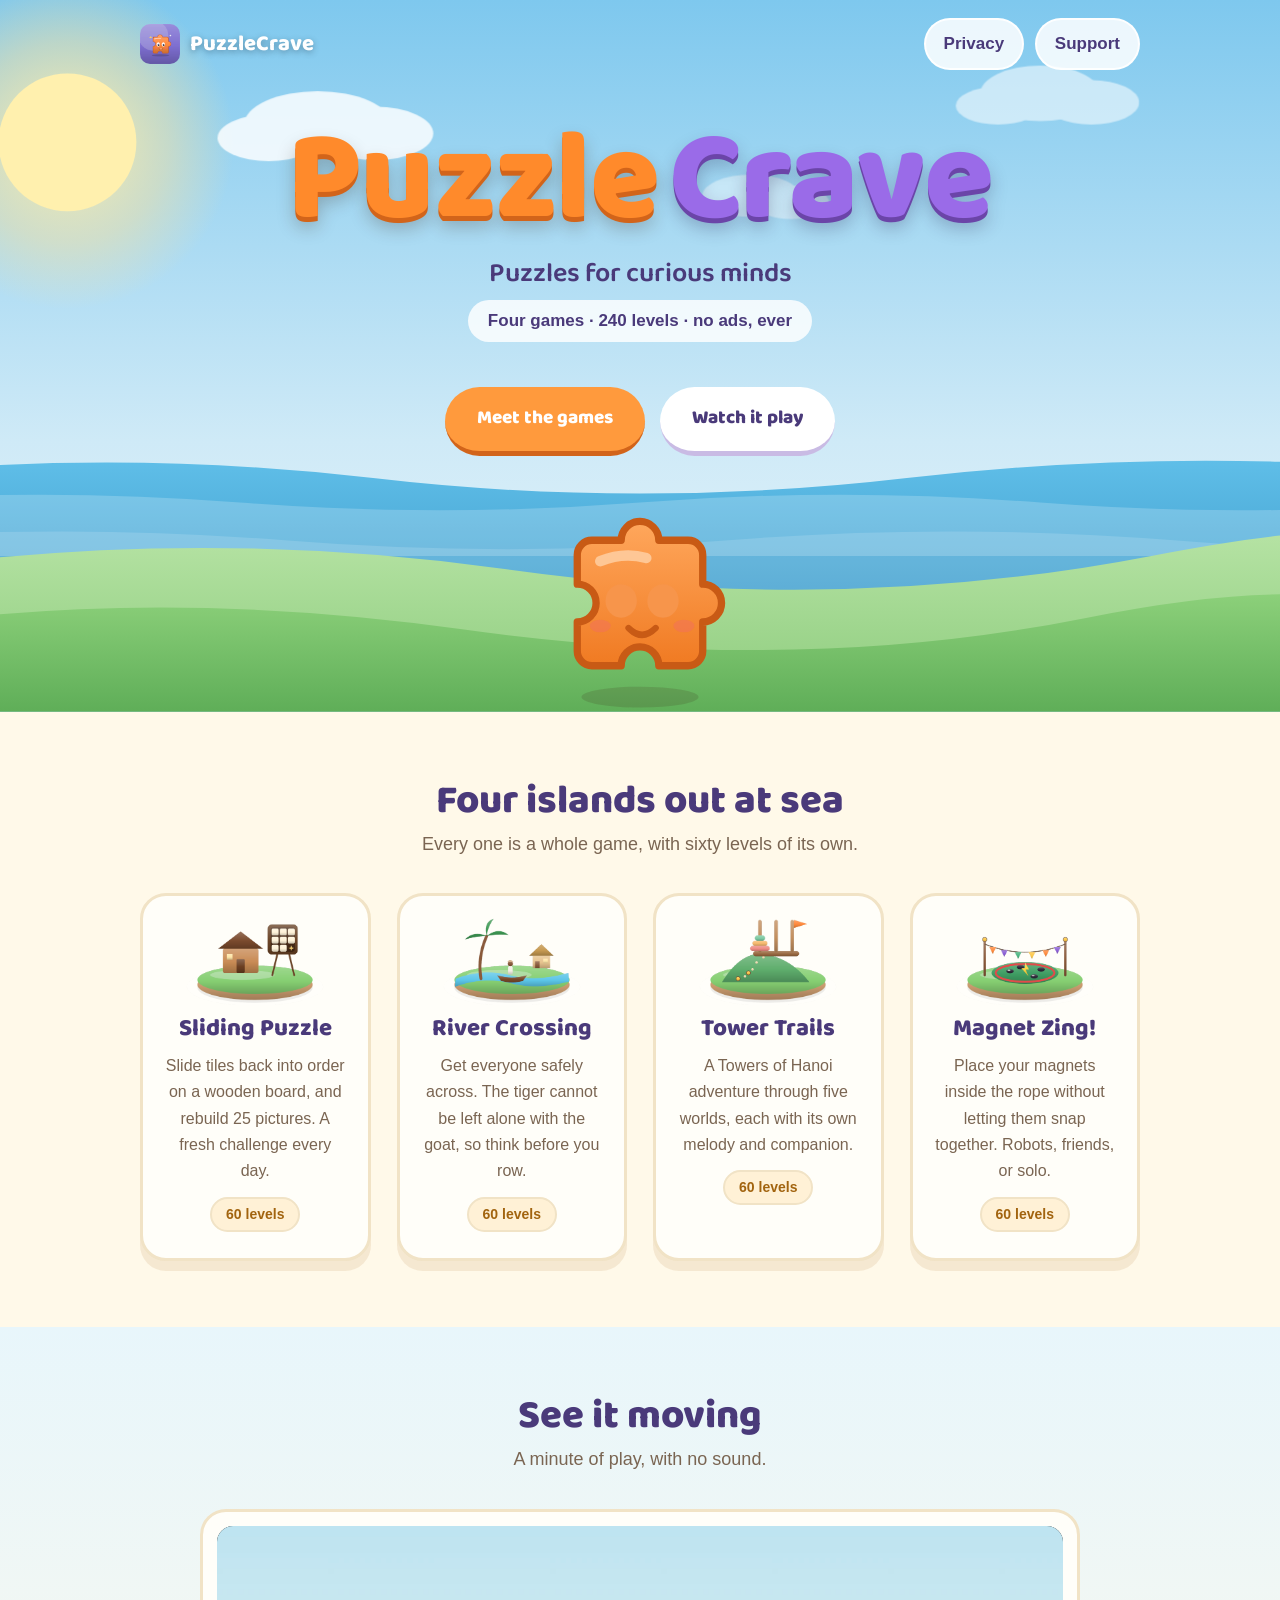
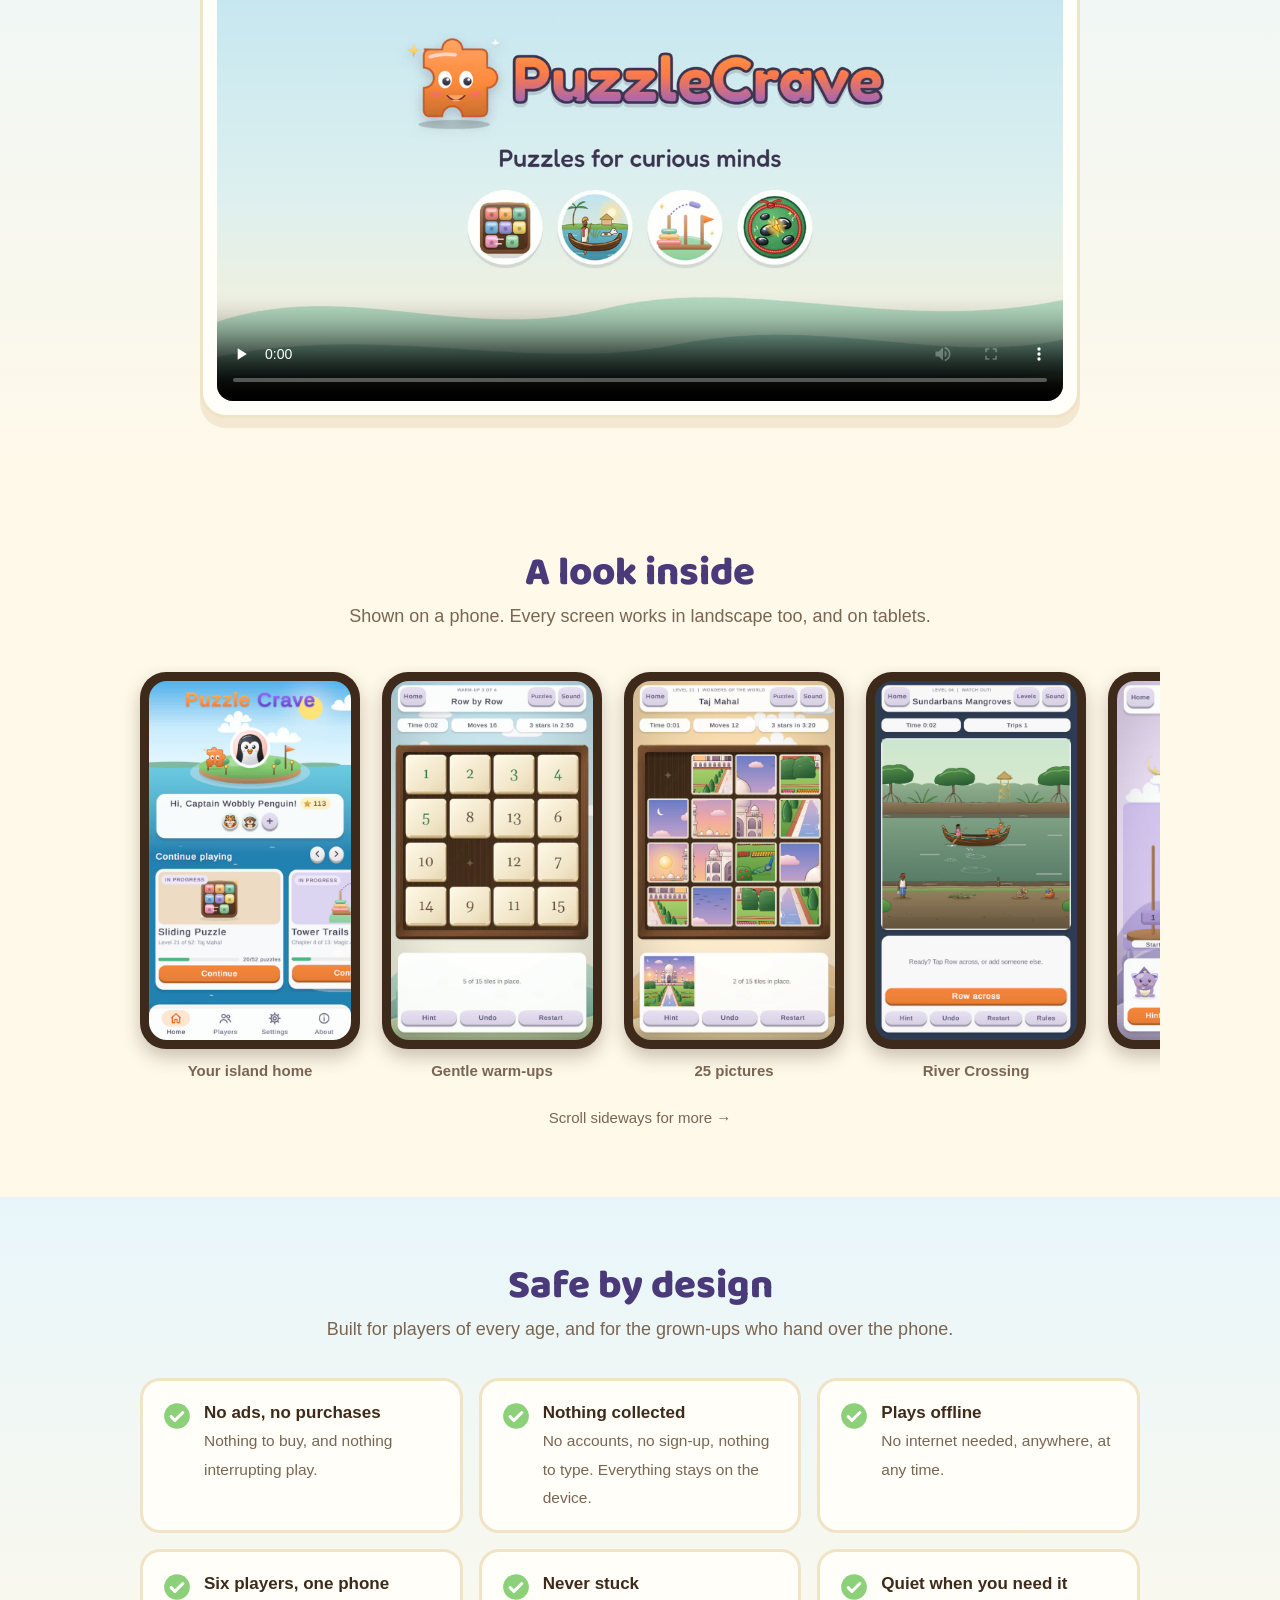
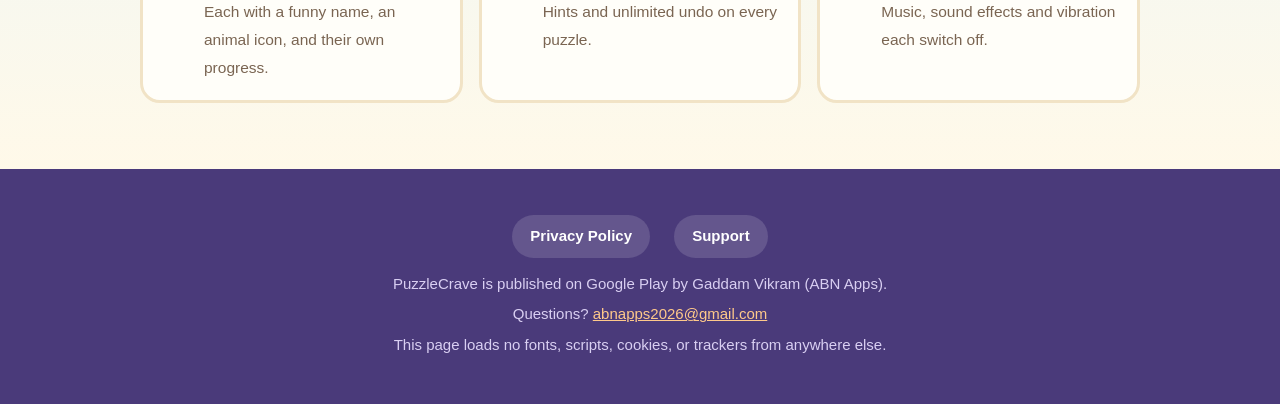
==== commit 5aef5849: "Update publisher attribution Updated the published-by attribution across the homepage, privacy polic" ====
--- a/index.html
+++ b/index.html
@@ -224,7 +224,7 @@
     <a href="privacy.html">Privacy Policy</a>
     <a href="support.html">Support</a>
   </p>
-  <p>PuzzleCrave is published on Google Play by ABN Apps Team.</p>
+  <p>PuzzleCrave is published on Google Play by Gaddam Vikram (ABN Apps).</p>
   <p>Questions? <a href="mailto:abnapps2026@gmail.com">abnapps2026@gmail.com</a></p>
   <p>This page loads no fonts, scripts, cookies, or trackers from anywhere else.</p>
 </footer>
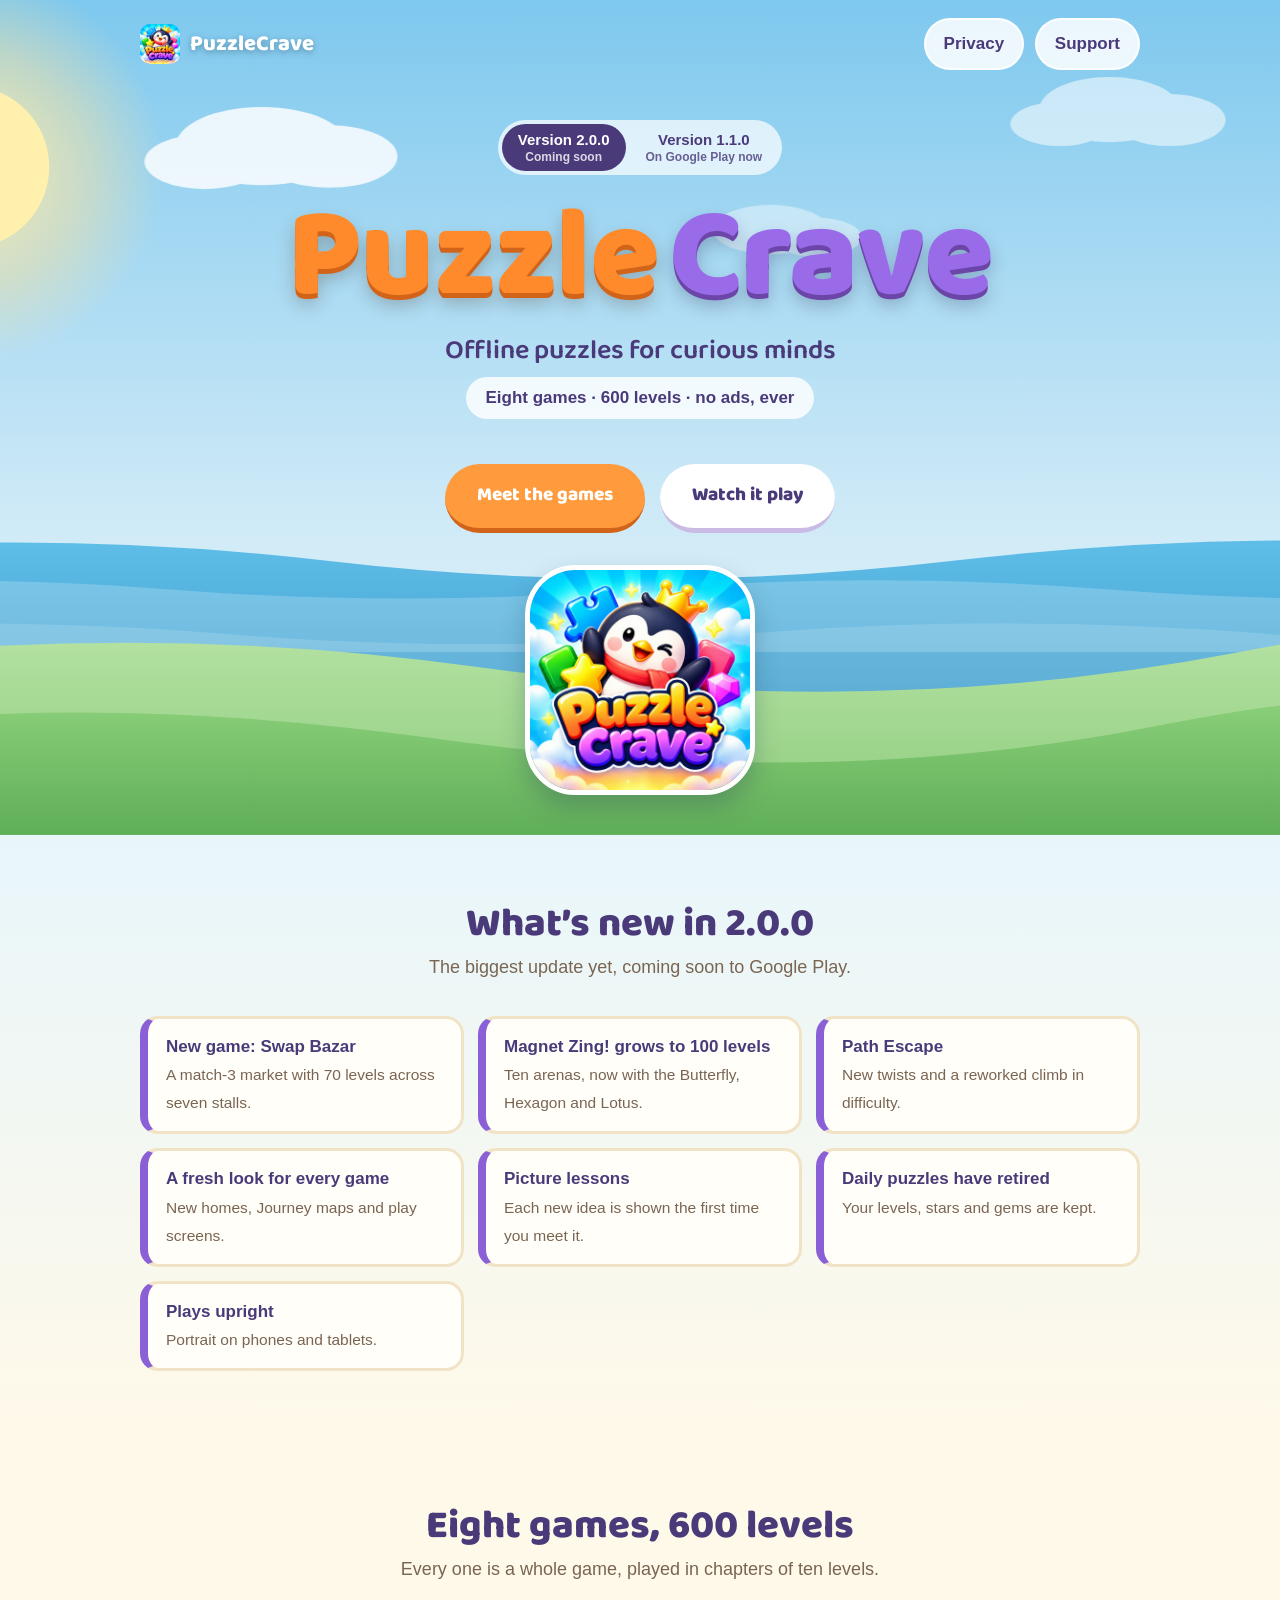
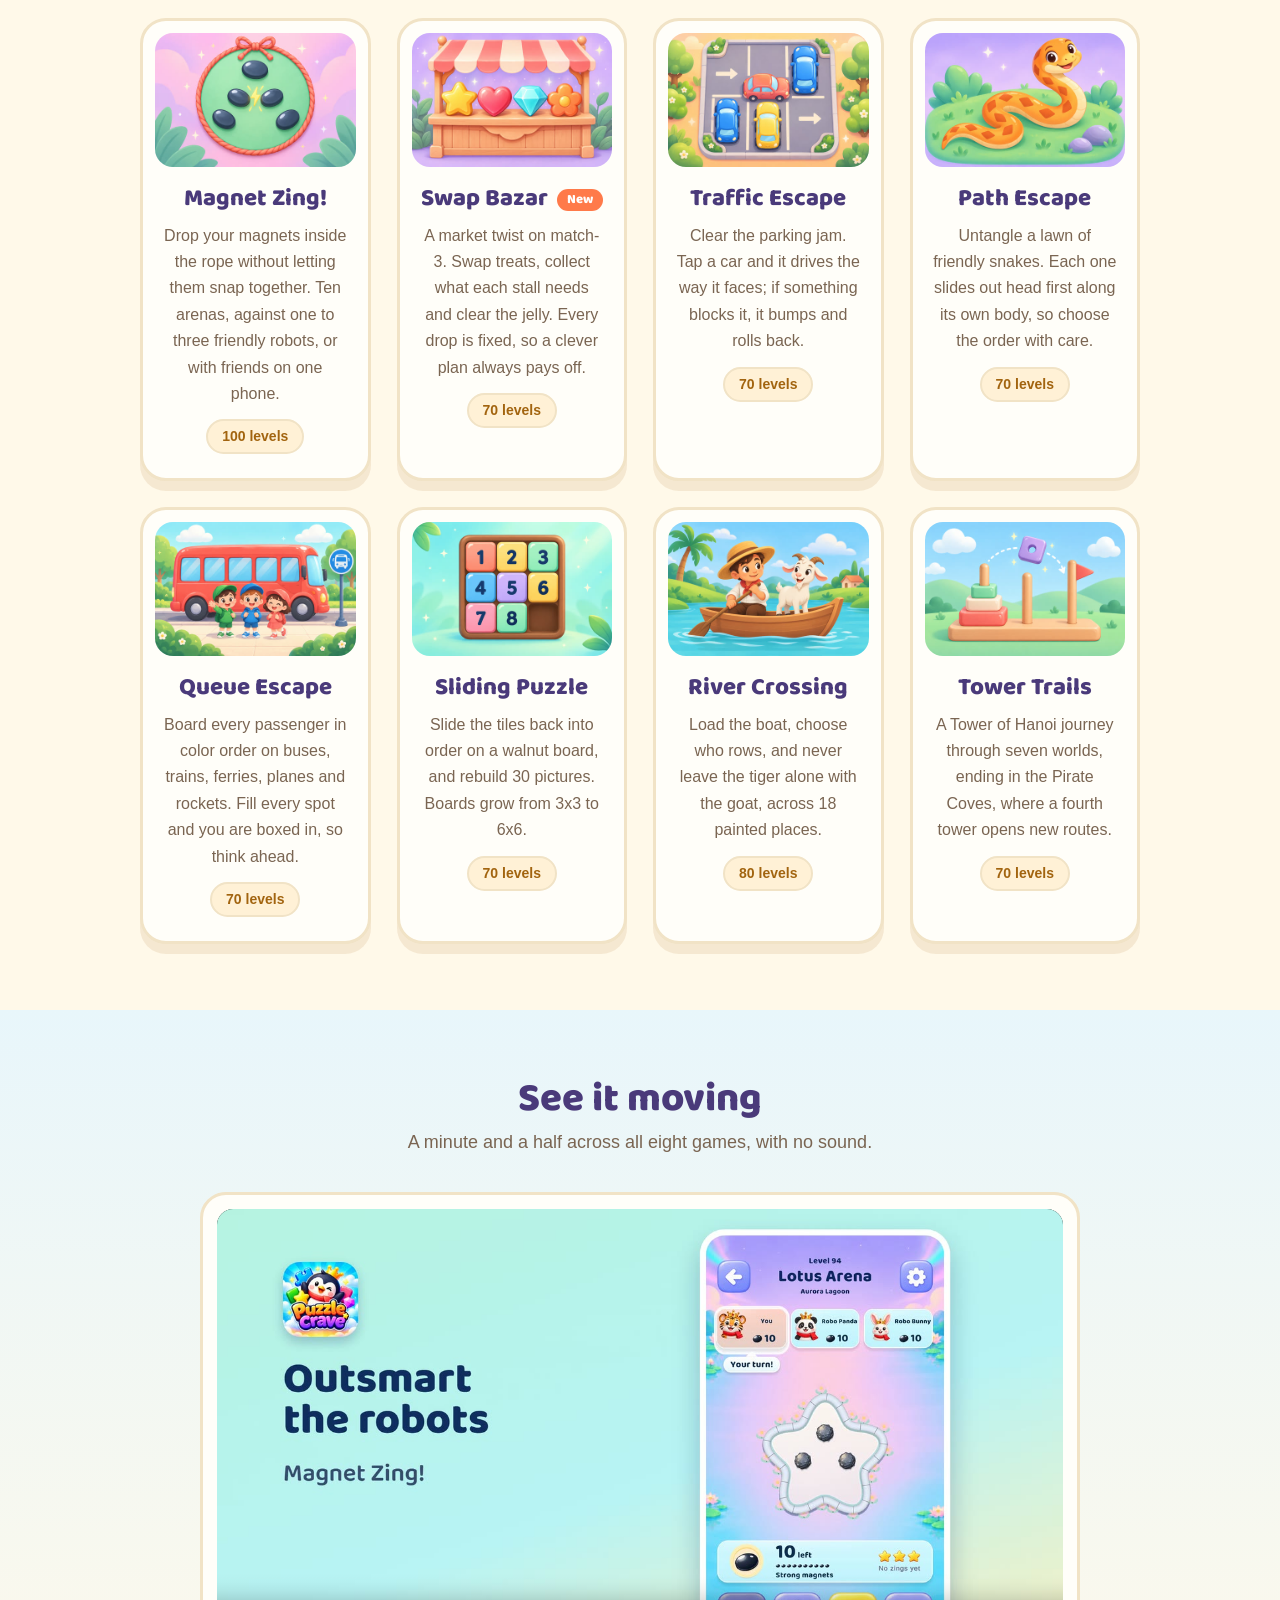
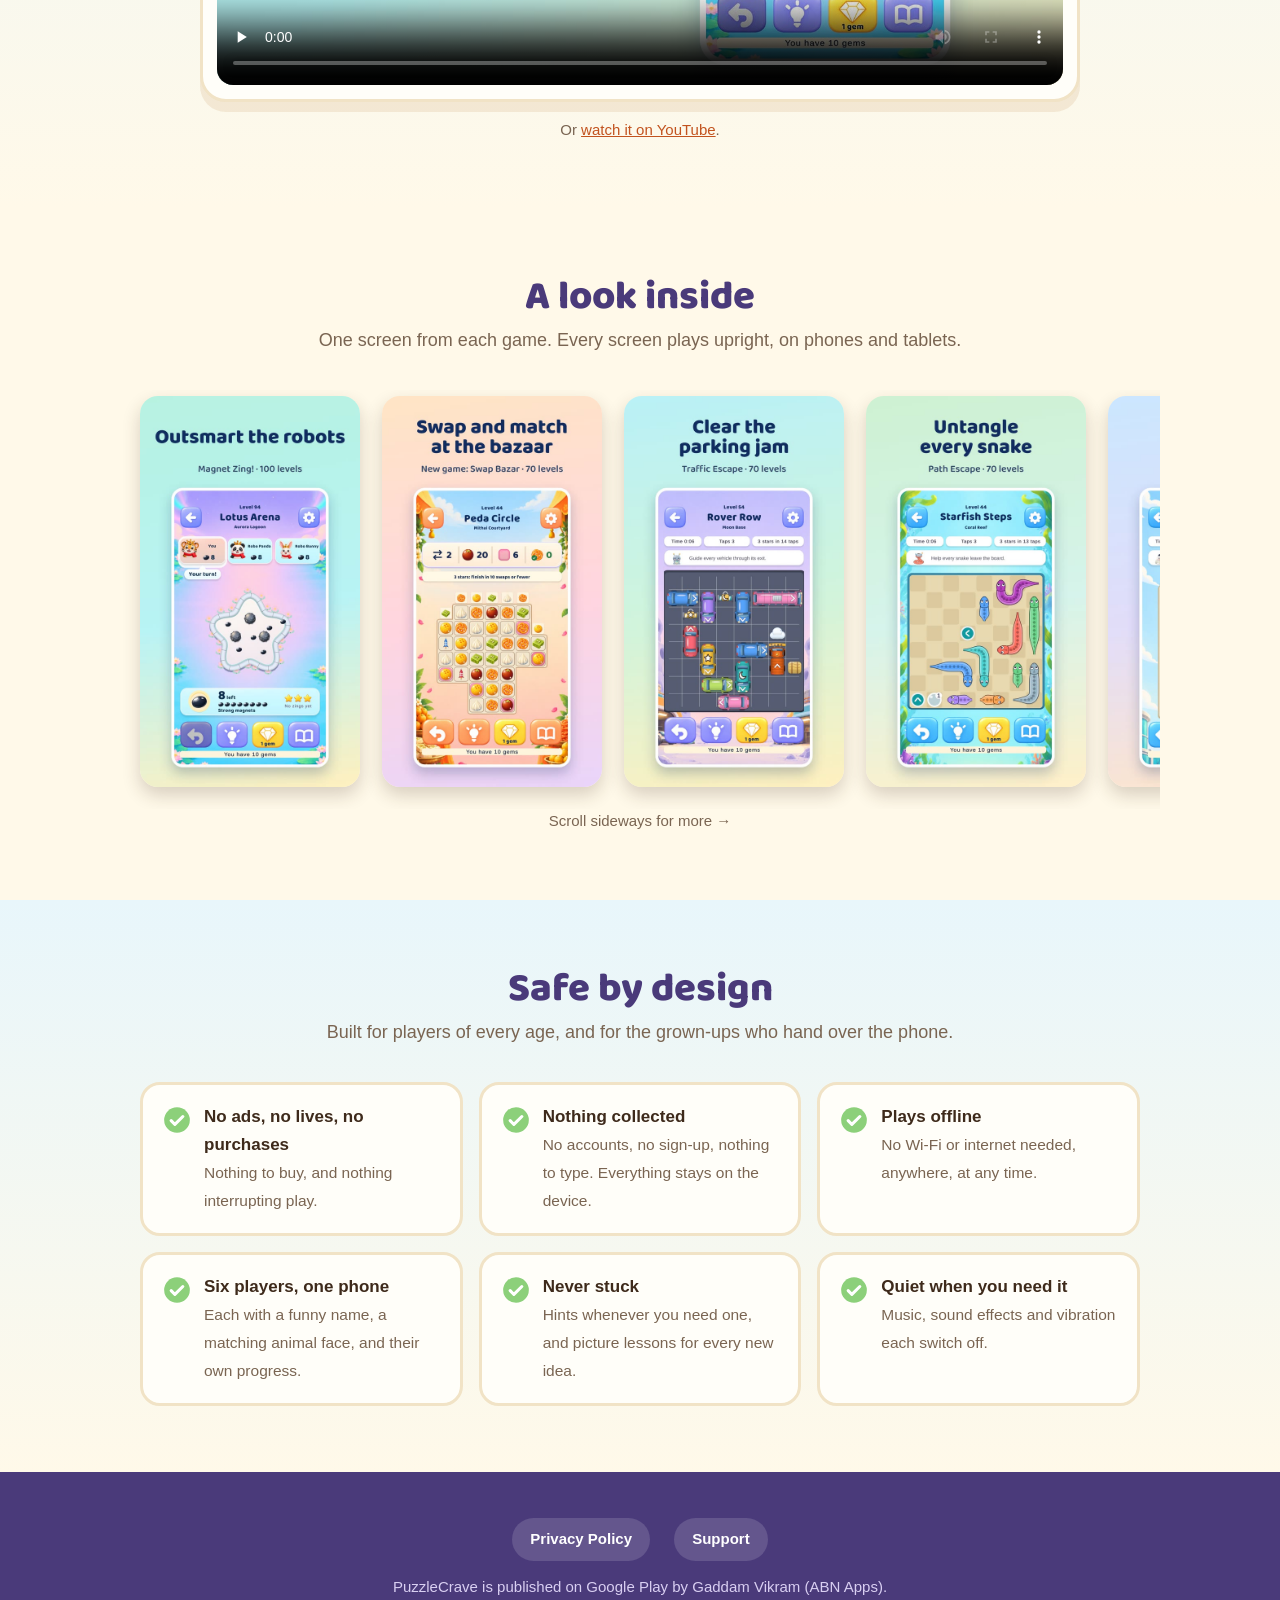
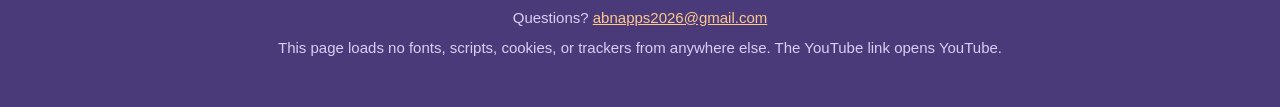
==== commit 6b2d20ad: "Show the upcoming 2.0.0 release, with 1.1.0 kept on its own page The home and support pages now desc" ====
--- a/index.html
+++ b/index.html
@@ -3,8 +3,8 @@
 <head>
 <meta charset="utf-8">
 <meta name="viewport" content="width=device-width, initial-scale=1">
-<title>PuzzleCrave: Brain Games</title>
-<meta name="description" content="Four brain games, 240 levels: sliding puzzles, river logic, towers and magnets. No ads, no in-app purchases, plays offline.">
+<title>PuzzleCrave: Offline Puzzles</title>
+<meta name="description" content="Eight puzzle games, 600 levels: magnet strategy, match-3, parking jam, sliding tiles and logic puzzles. No ads, no in-app purchases, plays offline.">
 <link rel="icon" href="assets/icon.png">
 <link rel="stylesheet" href="assets/home.css">
 </head>
@@ -70,77 +70,100 @@
   </svg>
 
   <div class="wrap">
+    <!-- Each version of the app has its own self-contained page; this one is 2.0.0. -->
+    <nav class="versions" aria-label="App version">
+      <a href="index.html" aria-current="page">Version 2.0.0 <small>Coming soon</small></a>
+      <a href="v1.1.0/index.html">Version 1.1.0 <small>On Google Play now</small></a>
+    </nav>
+
     <h1 class="title"><span class="word-a">Puzzle</span><span class="word-b">Crave</span></h1>
-    <p class="tagline">Puzzles for curious minds</p>
-    <p class="count">Four games &middot; 240 levels &middot; no ads, ever</p>
+    <p class="tagline">Offline puzzles for curious minds</p>
+    <p class="count">Eight games &middot; 600 levels &middot; no ads, ever</p>
 
     <p>
       <a class="button" href="#games">Meet the games</a>
       <a class="button calm" href="#film">Watch it play</a>
     </p>
 
-    <!-- The mascot, bobbing and blinking as it does on the game's home screen. -->
-    <svg class="mascot" viewBox="0 0 220 220" role="img" aria-label="The PuzzleCrave mascot, a smiling orange puzzle piece.">
-      <defs>
-        <linearGradient id="piece" x1="0" y1="0" x2="0" y2="1">
-          <stop offset="0%" stop-color="#FFA75C"/>
-          <stop offset="100%" stop-color="#F07A22"/>
-        </linearGradient>
-      </defs>
-      <ellipse cx="110" cy="200" rx="56" ry="10" fill="#3E2A1B" opacity="0.16"/>
-      <path d="M64 50 H92 A18 18 0 0 1 128 50 H156 A14 14 0 0 1 170 64 V92 A18 18 0 0 1 170 128 V156
-               A14 14 0 0 1 156 170 H128 A18 18 0 0 0 92 170 H64 A14 14 0 0 1 50 156 V128
-               A18 18 0 0 0 50 92 V64 A14 14 0 0 1 64 50 Z"
-            fill="url(#piece)" stroke="#C85A15" stroke-width="7" stroke-linejoin="round"/>
-      <path d="M72 70 q22 -9 44 -3" stroke="#FFD2A8" stroke-width="10" stroke-linecap="round" fill="none" opacity="0.8"/>
-      <ellipse cx="92" cy="108" rx="14" ry="15" fill="#FFFFFF"/>
-      <ellipse cx="132" cy="108" rx="14" ry="15" fill="#FFFFFF"/>
-      <circle cx="94" cy="110" r="7.5" fill="#3B3550"/>
-      <circle cx="134" cy="110" r="7.5" fill="#3B3550"/>
-      <circle cx="91" cy="106" r="3" fill="#FFFFFF"/>
-      <circle cx="131" cy="106" r="3" fill="#FFFFFF"/>
-      <g class="eyelid">
-        <ellipse cx="92" cy="108" rx="15" ry="16" fill="#F7954B"/>
-        <ellipse cx="132" cy="108" rx="15" ry="16" fill="#F7954B"/>
-      </g>
-      <ellipse cx="72" cy="132" rx="10" ry="6" fill="#F2705B" opacity="0.5"/>
-      <ellipse cx="152" cy="132" rx="10" ry="6" fill="#F2705B" opacity="0.5"/>
-      <path d="M99 134 q13 13 26 0" stroke="#C85A15" stroke-width="6" stroke-linecap="round" fill="none"/>
-    </svg>
+    <!-- The app icon: the crowned penguin, bobbing as it does on the game's home screen. -->
+    <img class="mascot" src="assets/icon-large.jpg" width="460" height="460" alt="The PuzzleCrave app icon, a winking penguin in a crown and red scarf.">
+  </div>
+</section>
+
+<section class="band deep" id="new">
+  <div class="wrap">
+    <header>
+      <h2>What&rsquo;s new in 2.0.0</h2>
+      <p>The biggest update yet, coming soon to Google Play.</p>
+    </header>
+
+    <ul class="news">
+      <li><b>New game: Swap Bazar</b><span>A match-3 market with 70 levels across seven stalls.</span></li>
+      <li><b>Magnet Zing! grows to 100 levels</b><span>Ten arenas, now with the Butterfly, Hexagon and Lotus.</span></li>
+      <li><b>Path Escape</b><span>New twists and a reworked climb in difficulty.</span></li>
+      <li><b>A fresh look for every game</b><span>New homes, Journey maps and play screens.</span></li>
+      <li><b>Picture lessons</b><span>Each new idea is shown the first time you meet it.</span></li>
+      <li><b>Daily puzzles have retired</b><span>Your levels, stars and gems are kept.</span></li>
+      <li><b>Plays upright</b><span>Portrait on phones and tablets.</span></li>
+    </ul>
   </div>
 </section>
 
 <section class="band shore" id="games">
   <div class="wrap">
     <header>
-      <h2>Four islands out at sea</h2>
-      <p>Every one is a whole game, with sixty levels of its own.</p>
-    </header>
-
-    <ul class="isles">
-      <li>
-        <img src="assets/isles/workshop.png" alt="" loading="lazy">
+      <h2>Eight games, 600 levels</h2>
+      <p>Every one is a whole game, played in chapters of ten levels.</p>
+    </header>
+
+    <ul class="games">
+      <li>
+        <img src="assets/games/magnet-zing.jpg" width="480" height="320" alt="" loading="lazy">
+        <h3>Magnet Zing!</h3>
+        <p>Drop your magnets inside the rope without letting them snap together. Ten arenas, against one to three friendly robots, or with friends on one phone.</p>
+        <span class="levels">100 levels</span>
+      </li>
+      <li>
+        <img src="assets/games/swap-bazaar.jpg" width="480" height="320" alt="" loading="lazy">
+        <h3>Swap Bazar <em class="tag">New</em></h3>
+        <p>A market twist on match-3. Swap treats, collect what each stall needs and clear the jelly. Every drop is fixed, so a clever plan always pays off.</p>
+        <span class="levels">70 levels</span>
+      </li>
+      <li>
+        <img src="assets/games/traffic-escape.jpg" width="480" height="320" alt="" loading="lazy">
+        <h3>Traffic Escape</h3>
+        <p>Clear the parking jam. Tap a car and it drives the way it faces; if something blocks it, it bumps and rolls back.</p>
+        <span class="levels">70 levels</span>
+      </li>
+      <li>
+        <img src="assets/games/path-escape.jpg" width="480" height="320" alt="" loading="lazy">
+        <h3>Path Escape</h3>
+        <p>Untangle a lawn of friendly snakes. Each one slides out head first along its own body, so choose the order with care.</p>
+        <span class="levels">70 levels</span>
+      </li>
+      <li>
+        <img src="assets/games/queue-escape.jpg" width="480" height="320" alt="" loading="lazy">
+        <h3>Queue Escape</h3>
+        <p>Board every passenger in color order on buses, trains, ferries, planes and rockets. Fill every spot and you are boxed in, so think ahead.</p>
+        <span class="levels">70 levels</span>
+      </li>
+      <li>
+        <img src="assets/games/sliding-puzzle.jpg" width="480" height="320" alt="" loading="lazy">
         <h3>Sliding Puzzle</h3>
-        <p>Slide tiles back into order on a wooden board, and rebuild 25 pictures. A fresh challenge every day.</p>
-        <span class="levels">60 levels</span>
-      </li>
-      <li>
-        <img src="assets/isles/ferry.png" alt="" loading="lazy">
+        <p>Slide the tiles back into order on a walnut board, and rebuild 30 pictures. Boards grow from 3x3 to 6x6.</p>
+        <span class="levels">70 levels</span>
+      </li>
+      <li>
+        <img src="assets/games/river-crossing.jpg" width="480" height="320" alt="" loading="lazy">
         <h3>River Crossing</h3>
-        <p>Get everyone safely across. The tiger cannot be left alone with the goat, so think before you row.</p>
-        <span class="levels">60 levels</span>
-      </li>
-      <li>
-        <img src="assets/isles/tower.png" alt="" loading="lazy">
+        <p>Load the boat, choose who rows, and never leave the tiger alone with the goat, across 18 painted places.</p>
+        <span class="levels">80 levels</span>
+      </li>
+      <li>
+        <img src="assets/games/tower-trails.jpg" width="480" height="320" alt="" loading="lazy">
         <h3>Tower Trails</h3>
-        <p>A Towers of Hanoi adventure through five worlds, each with its own melody and companion.</p>
-        <span class="levels">60 levels</span>
-      </li>
-      <li>
-        <img src="assets/isles/arena.png" alt="" loading="lazy">
-        <h3>Magnet Zing!</h3>
-        <p>Place your magnets inside the rope without letting them snap together. Robots, friends, or solo.</p>
-        <span class="levels">60 levels</span>
+        <p>A Tower of Hanoi journey through seven worlds, ending in the Pirate Coves, where a fourth tower opens new routes.</p>
+        <span class="levels">70 levels</span>
       </li>
     </ul>
   </div>
@@ -150,15 +173,16 @@
   <div class="wrap">
     <header>
       <h2>See it moving</h2>
-      <p>A minute of play, with no sound.</p>
+      <p>A minute and a half across all eight games, with no sound.</p>
     </header>
 
     <div class="film">
-      <video controls preload="none" poster="assets/video/promo-poster.jpg" width="1280" height="720">
+      <video controls preload="none" poster="assets/video/promo-poster.jpg" width="1920" height="1080">
         <source src="assets/video/promo.mp4" type="video/mp4">
         Your browser cannot play this video. <a href="assets/video/promo.mp4">Download it instead.</a>
       </video>
     </div>
+    <p class="hint">Or <a href="https://youtu.be/q4k5SKgtN8I">watch it on YouTube</a>.</p>
   </div>
 </section>
 
@@ -166,18 +190,18 @@
   <div class="wrap">
     <header>
       <h2>A look inside</h2>
-      <p>Shown on a phone. Every screen works in landscape too, and on tablets.</p>
+      <p>One screen from each game. Every screen plays upright, on phones and tablets.</p>
     </header>
 
     <ul class="strip">
-      <li><div class="phone"><img src="assets/shots/01-home.jpg" width="540" height="960" loading="lazy" alt="The home screen: an island world with rows of game tiles over the sea."></div><span>Your island home</span></li>
-      <li><div class="phone"><img src="assets/shots/02-sliding-warmup.jpg" width="540" height="960" loading="lazy" alt="A numbered sliding puzzle warm-up on a wooden board."></div><span>Gentle warm-ups</span></li>
-      <li><div class="phone"><img src="assets/shots/03-sliding-picture.jpg" width="540" height="960" loading="lazy" alt="A picture sliding puzzle being rebuilt tile by tile."></div><span>25 pictures</span></li>
-      <li><div class="phone"><img src="assets/shots/04-river-crossing.jpg" width="540" height="960" loading="lazy" alt="River Crossing: characters waiting on the bank beside a boat."></div><span>River Crossing</span></li>
-      <li><div class="phone"><img src="assets/shots/05-tower-trails.jpg" width="540" height="960" loading="lazy" alt="Tower Trails: a tower of coloured disks with a companion watching."></div><span>Tower Trails</span></li>
-      <li><div class="phone"><img src="assets/shots/06-magnet-zing.jpg" width="540" height="960" loading="lazy" alt="Magnet Zing!: magnets with faces placed inside a candy-striped rope."></div><span>Magnet Zing!</span></li>
-      <li><div class="phone"><img src="assets/shots/07-name-builder.jpg" width="540" height="960" loading="lazy" alt="The name builder, choosing a funny name from word lists."></div><span>Pick a funny name</span></li>
-      <li><div class="phone"><img src="assets/shots/08-leaderboard.jpg" width="540" height="960" loading="lazy" alt="The Daily Leaderboard listing today's solves by the players on this phone."></div><span>Daily Leaderboard</span></li>
+      <li><img src="assets/shots/01-magnet-zing.jpg" width="540" height="960" loading="lazy" alt="Magnet Zing!: outsmart the robots. Level 94, Lotus Arena, against Robo Panda and Robo Bunny."></li>
+      <li><img src="assets/shots/02-swap-bazaar.jpg" width="540" height="960" loading="lazy" alt="Swap Bazar: a match-3 board of treats at the Mithai Courtyard stall."></li>
+      <li><img src="assets/shots/03-traffic-escape.jpg" width="540" height="960" loading="lazy" alt="Traffic Escape: a jammed car park on the Moon Base."></li>
+      <li><img src="assets/shots/04-path-escape.jpg" width="540" height="960" loading="lazy" alt="Path Escape: friendly snakes tangled on the Coral Reef."></li>
+      <li><img src="assets/shots/05-queue-escape.jpg" width="540" height="960" loading="lazy" alt="Queue Escape: passengers waiting to board in color order at the Airport."></li>
+      <li><img src="assets/shots/06-sliding-puzzle.jpg" width="540" height="960" loading="lazy" alt="Sliding Puzzle: a Wonders of the World picture being rebuilt tile by tile."></li>
+      <li><img src="assets/shots/07-river-crossing.jpg" width="540" height="960" loading="lazy" alt="River Crossing: a herd waiting on the bank beside the boat."></li>
+      <li><img src="assets/shots/08-tower-trails.jpg" width="540" height="960" loading="lazy" alt="Tower Trails: moving a tower of disks in the Pirate Coves."></li>
     </ul>
     <p class="hint">Scroll sideways for more &rarr;</p>
   </div>
@@ -193,7 +217,7 @@
     <ul class="promises">
       <li>
         <svg class="tick" viewBox="0 0 24 24" aria-hidden="true"><circle cx="12" cy="12" r="11" fill="#8CD07A"/><path d="M7 12.5l3.2 3.3L17 9" stroke="#fff" stroke-width="2.6" fill="none" stroke-linecap="round" stroke-linejoin="round"/></svg>
-        <div><b>No ads, no purchases</b><span>Nothing to buy, and nothing interrupting play.</span></div>
+        <div><b>No ads, no lives, no purchases</b><span>Nothing to buy, and nothing interrupting play.</span></div>
       </li>
       <li>
         <svg class="tick" viewBox="0 0 24 24" aria-hidden="true"><circle cx="12" cy="12" r="11" fill="#8CD07A"/><path d="M7 12.5l3.2 3.3L17 9" stroke="#fff" stroke-width="2.6" fill="none" stroke-linecap="round" stroke-linejoin="round"/></svg>
@@ -201,15 +225,15 @@
       </li>
       <li>
         <svg class="tick" viewBox="0 0 24 24" aria-hidden="true"><circle cx="12" cy="12" r="11" fill="#8CD07A"/><path d="M7 12.5l3.2 3.3L17 9" stroke="#fff" stroke-width="2.6" fill="none" stroke-linecap="round" stroke-linejoin="round"/></svg>
-        <div><b>Plays offline</b><span>No internet needed, anywhere, at any time.</span></div>
-      </li>
-      <li>
-        <svg class="tick" viewBox="0 0 24 24" aria-hidden="true"><circle cx="12" cy="12" r="11" fill="#8CD07A"/><path d="M7 12.5l3.2 3.3L17 9" stroke="#fff" stroke-width="2.6" fill="none" stroke-linecap="round" stroke-linejoin="round"/></svg>
-        <div><b>Six players, one phone</b><span>Each with a funny name, an animal icon, and their own progress.</span></div>
-      </li>
-      <li>
-        <svg class="tick" viewBox="0 0 24 24" aria-hidden="true"><circle cx="12" cy="12" r="11" fill="#8CD07A"/><path d="M7 12.5l3.2 3.3L17 9" stroke="#fff" stroke-width="2.6" fill="none" stroke-linecap="round" stroke-linejoin="round"/></svg>
-        <div><b>Never stuck</b><span>Hints and unlimited undo on every puzzle.</span></div>
+        <div><b>Plays offline</b><span>No Wi-Fi or internet needed, anywhere, at any time.</span></div>
+      </li>
+      <li>
+        <svg class="tick" viewBox="0 0 24 24" aria-hidden="true"><circle cx="12" cy="12" r="11" fill="#8CD07A"/><path d="M7 12.5l3.2 3.3L17 9" stroke="#fff" stroke-width="2.6" fill="none" stroke-linecap="round" stroke-linejoin="round"/></svg>
+        <div><b>Six players, one phone</b><span>Each with a funny name, a matching animal face, and their own progress.</span></div>
+      </li>
+      <li>
+        <svg class="tick" viewBox="0 0 24 24" aria-hidden="true"><circle cx="12" cy="12" r="11" fill="#8CD07A"/><path d="M7 12.5l3.2 3.3L17 9" stroke="#fff" stroke-width="2.6" fill="none" stroke-linecap="round" stroke-linejoin="round"/></svg>
+        <div><b>Never stuck</b><span>Hints whenever you need one, and picture lessons for every new idea.</span></div>
       </li>
       <li>
         <svg class="tick" viewBox="0 0 24 24" aria-hidden="true"><circle cx="12" cy="12" r="11" fill="#8CD07A"/><path d="M7 12.5l3.2 3.3L17 9" stroke="#fff" stroke-width="2.6" fill="none" stroke-linecap="round" stroke-linejoin="round"/></svg>
@@ -226,7 +250,7 @@
   </p>
   <p>PuzzleCrave is published on Google Play by Gaddam Vikram (ABN Apps).</p>
   <p>Questions? <a href="mailto:abnapps2026@gmail.com">abnapps2026@gmail.com</a></p>
-  <p>This page loads no fonts, scripts, cookies, or trackers from anywhere else.</p>
+  <p>This page loads no fonts, scripts, cookies, or trackers from anywhere else. The YouTube link opens YouTube.</p>
 </footer>
 
 </body>
--- a/assets/home.css
+++ b/assets/home.css
@@ -224,12 +224,16 @@
   to   { transform: translateX(1620px); }
 }
 
-/* The mascot standing on the home island */
+/* The app icon standing on the home island */
 
 .mascot {
   display: block;
   width: clamp(150px, 26vw, 230px);
-  margin: 26px auto -6px;
+  height: auto;
+  margin: 26px auto 40px;
+  border-radius: 22%;
+  border: 5px solid #fff;
+  box-shadow: 0 12px 24px rgba(43, 70, 90, 0.3);
   animation: bob 3.4s ease-in-out infinite;
 }
 
@@ -238,11 +242,41 @@
   50%      { transform: translateY(-12px); }
 }
 
-.eyelid { animation: blink 5.2s infinite; transform-origin: center; }
-
-@keyframes blink {
-  0%, 92%, 100% { transform: scaleY(0); }
-  95%, 97%      { transform: scaleY(1); }
+/* ---- Version switch: each version is its own page ---- */
+
+.versions {
+  display: inline-flex;
+  flex-wrap: wrap;
+  justify-content: center;
+  gap: 4px;
+  margin: 0 0 22px;
+  padding: 4px;
+  border-radius: 999px;
+  background: rgba(255, 255, 255, 0.7);
+}
+
+.versions a {
+  padding: 6px 16px;
+  border-radius: 999px;
+  font-weight: 700;
+  font-size: 15px;
+  line-height: 1.3;
+  text-decoration: none;
+  color: var(--deep-purple);
+}
+
+.versions a:hover { background: rgba(255, 255, 255, 0.9); }
+
+.versions a[aria-current="page"] {
+  background: var(--deep-purple);
+  color: #fff;
+}
+
+.versions small {
+  display: block;
+  font-weight: 600;
+  font-size: 12px;
+  opacity: 0.8;
 }
 
 /* ---- Sections ---- */
@@ -254,9 +288,31 @@
 .band header { text-align: center; margin-bottom: 34px; }
 .band header p { color: var(--quiet); margin: 0; font-size: 18px; }
 
-/* ---- Four islands out at sea ---- */
-
-.isles {
+/* ---- What's new ---- */
+
+.news {
+  list-style: none;
+  padding: 0;
+  margin: 0;
+  display: grid;
+  gap: 14px;
+  grid-template-columns: repeat(auto-fit, minmax(270px, 1fr));
+}
+
+.news li {
+  background: var(--card);
+  border: 3px solid var(--edge);
+  border-left: 8px solid var(--purple);
+  border-radius: 18px;
+  padding: 14px 18px;
+}
+
+.news b { display: block; font-size: 17px; color: var(--deep-purple); }
+.news span { color: var(--quiet); font-size: 15.5px; }
+
+/* ---- The eight games, each with its Home tile ---- */
+
+.games {
   list-style: none;
   padding: 0;
   margin: 0;
@@ -265,37 +321,45 @@
   grid-template-columns: repeat(auto-fit, minmax(230px, 1fr));
 }
 
-.isles li {
+.games li {
   text-align: center;
   background: var(--card);
   border: 3px solid var(--edge);
   border-radius: 26px;
-  padding: 10px 20px 26px;
+  padding: 12px 12px 24px;
   box-shadow: 0 10px 0 rgba(201, 154, 99, 0.18);
 }
 
-.isles img {
+.games img {
   display: block;
-  width: 78%;
-  max-width: 210px;
+  width: 100%;
   height: auto;
-  margin: 0 auto 4px;
-  animation: bob 4.4s ease-in-out infinite;
-}
-
-.isles li:nth-child(2) img { animation-delay: 0.5s; }
-.isles li:nth-child(3) img { animation-delay: 1s; }
-.isles li:nth-child(4) img { animation-delay: 1.5s; }
-
-.isles h3 {
+  margin: 0 0 12px;
+  border-radius: 18px;
+}
+
+.games h3 {
   font-family: var(--display);
   font-weight: 800;
   font-size: 24px;
-  margin: 0 0 4px;
-  color: var(--deep-purple);
-}
-
-.isles p { margin: 0; font-size: 16px; color: var(--quiet); }
+  margin: 0 8px 4px;
+  color: var(--deep-purple);
+}
+
+.games p { margin: 0 8px; font-size: 16px; color: var(--quiet); }
+
+.tag {
+  display: inline-block;
+  vertical-align: middle;
+  margin-left: 4px;
+  padding: 0 10px;
+  border-radius: 999px;
+  background: var(--coral);
+  color: #fff;
+  font-style: normal;
+  font-size: 13px;
+  line-height: 22px;
+}
 
 .levels {
   display: inline-block;
@@ -329,7 +393,8 @@
   background: #000;
 }
 
-/* ---- Screenshots: a scroll strip of phones, no scripts ---- */
+/* ---- Screenshots: a scroll strip of the store images, no scripts.
+   Each image already carries its own caption and phone frame. ---- */
 
 .strip {
   display: flex;
@@ -349,30 +414,17 @@
   text-align: center;
 }
 
-.phone {
-  padding: 9px;
-  background: #3E2A1B;
-  border-radius: 26px;
-  box-shadow: 0 8px 18px rgba(62, 42, 27, 0.28);
-}
-
-.phone img {
+.strip img {
   display: block;
   width: 100%;
   height: auto;
   border-radius: 18px;
-  background: var(--cream);
-}
-
-.strip span {
-  display: block;
-  margin-top: 10px;
-  font-weight: 700;
-  font-size: 15px;
-  color: var(--quiet);
+  box-shadow: 0 8px 18px rgba(62, 42, 27, 0.2);
 }
 
 .hint { text-align: center; color: var(--quiet); font-size: 15px; margin: 0; }
+
+.film + .hint { margin-top: 16px; }
 
 /* ---- Promises ---- */
 
@@ -454,7 +506,7 @@
 
 @media (prefers-reduced-motion: reduce) {
   html { scroll-behavior: auto; }
-  .word-a, .word-b, .mascot, .isles img, .eyelid, .cloud, .wave {
+  .word-a, .word-b, .mascot, .cloud {
     animation: none;
   }
   .word-a, .word-b { transform: none; }
